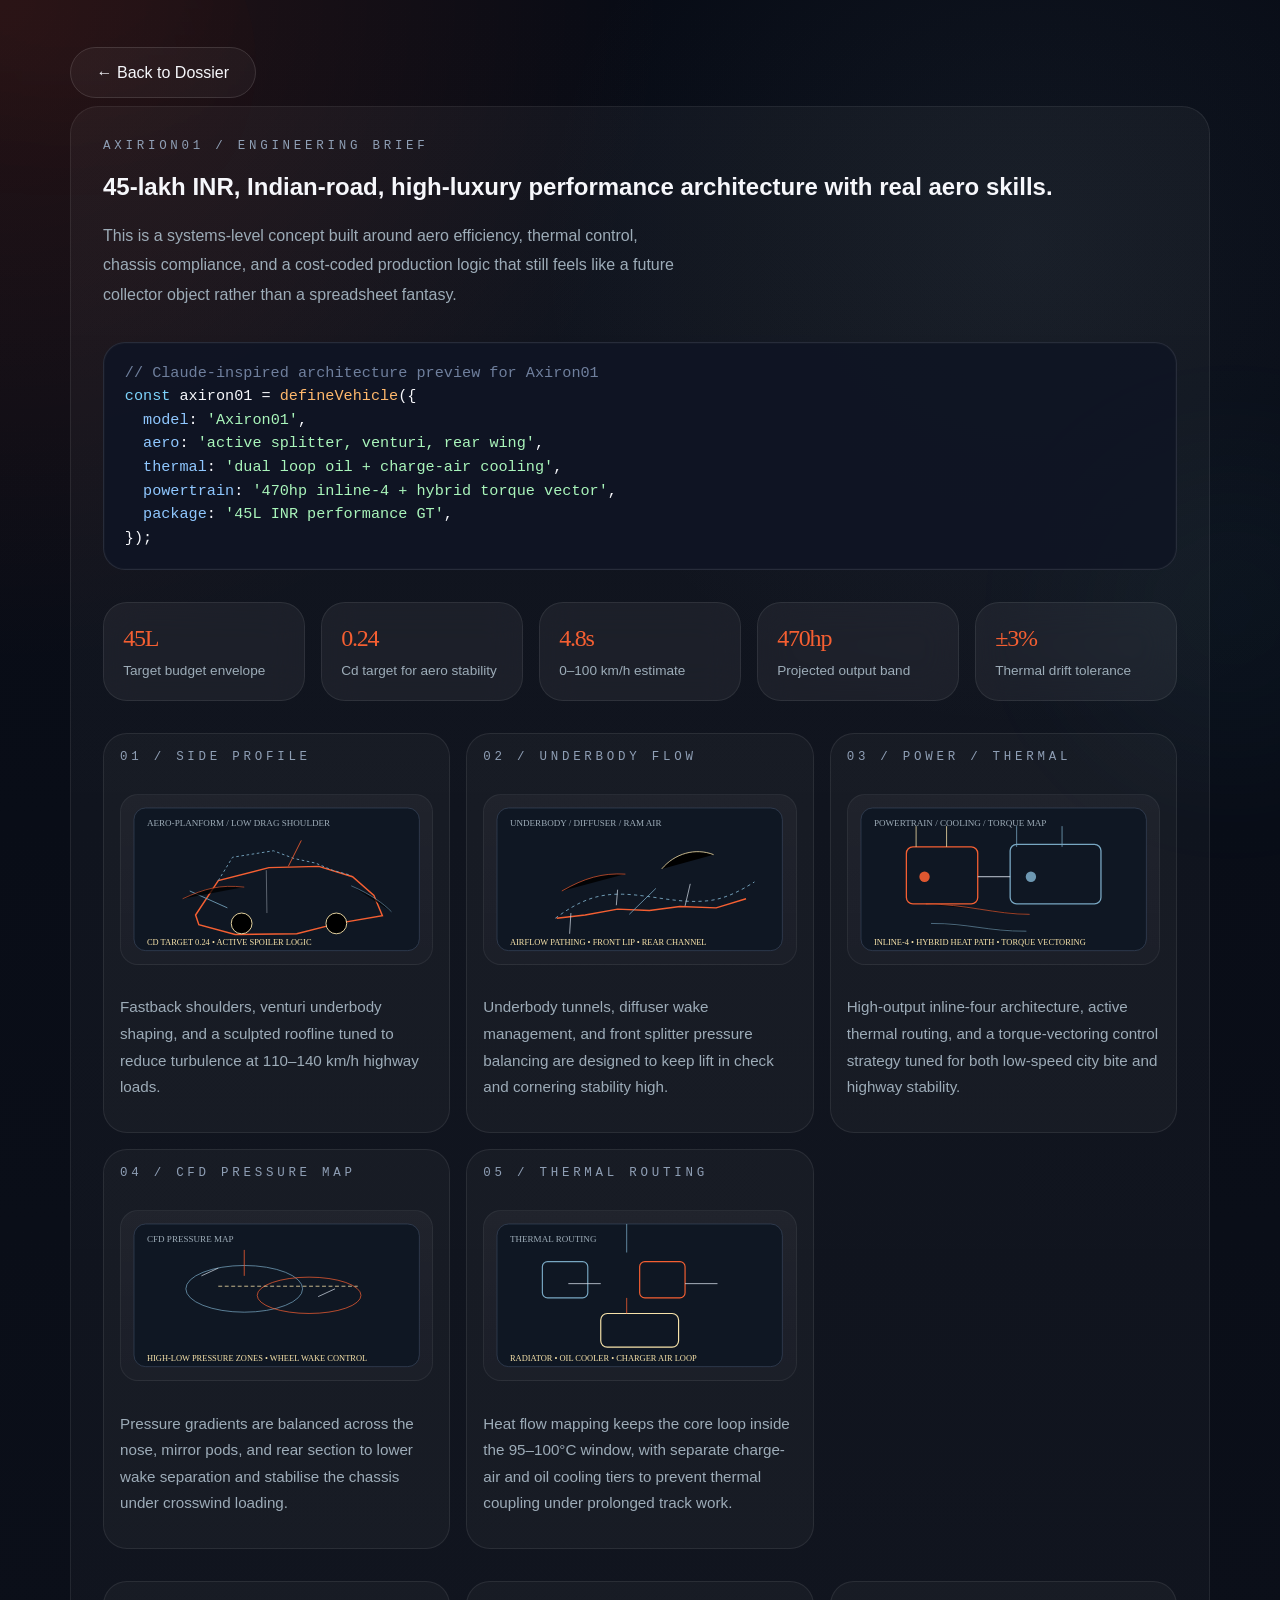
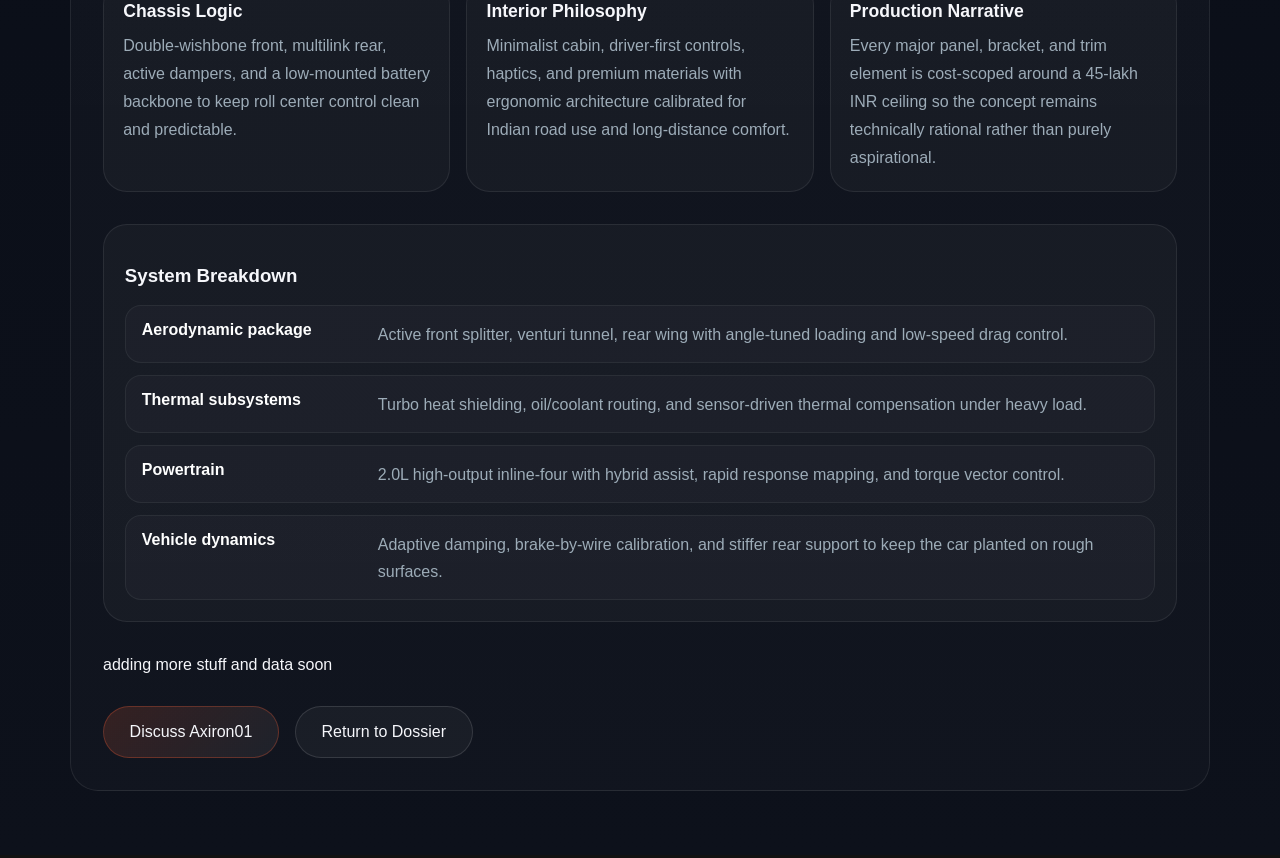
==== axiron01.html @ 8cf6a3f0 "Add files via upload" ====
<!doctype html>
<html lang="en">
<head>
  <meta charset="utf-8" />
  <meta name="viewport" content="width=device-width,initial-scale=1" />
  <title>Axiron01 Prototype</title>
  <link rel="stylesheet" href="style.css">
</head>
<body>
  <main class="page-container">
    <div class="wrap">
      <a href="index.html" class="switch-btn small">← Back to Dossier</a>
      <article class="capability-panel" style="margin-top:1.5rem;">
        <div class="eyebrow">AXIRION01 / ENGINEERING BRIEF</div>
        <h1>45-lakh INR, Indian-road, high-luxury performance architecture with real aero skills.</h1>
        <p class="lede">This is a systems-level concept built around aero efficiency, thermal control, chassis compliance, and a cost-coded production logic that still feels like a future collector object rather than a spreadsheet fantasy.</p>

        <div class="code-block" style="margin-top:2rem;">
          <span class="code-line code-comment">// Claude-inspired architecture preview for Axiron01</span>
          <span class="code-line"><span class="code-keyword">const</span> axiron01 = <span class="code-function">defineVehicle</span>({</span>
          <span class="code-line">  <span class="code-property">model</span>: <span class="code-string">'Axiron01'</span>,</span>
          <span class="code-line">  <span class="code-property">aero</span>: <span class="code-string">'active splitter, venturi, rear wing'</span>,</span>
          <span class="code-line">  <span class="code-property">thermal</span>: <span class="code-string">'dual loop oil + charge-air cooling'</span>,</span>
          <span class="code-line">  <span class="code-property">powertrain</span>: <span class="code-string">'470hp inline-4 + hybrid torque vector'</span>,</span>
          <span class="code-line">  <span class="code-property">package</span>: <span class="code-string">'45L INR performance GT'</span>,</span>
          <span class="code-line">});</span>
        </div>

        <div class="spec-strip" style="margin-top:2rem;">
          <div class="spec-cell">
            <div class="num"><span>45L</span></div>
            <div class="lab">Target budget envelope</div>
          </div>
          <div class="spec-cell">
            <div class="num"><span>0.24</span></div>
            <div class="lab">Cd target for aero stability</div>
          </div>
          <div class="spec-cell">
            <div class="num"><span>4.8s</span></div>
            <div class="lab">0–100 km/h estimate</div>
          </div>
          <div class="spec-cell">
            <div class="num"><span>470hp</span></div>
            <div class="lab">Projected output band</div>
          </div>
          <div class="spec-cell">
            <div class="num"><span>±3%</span></div>
            <div class="lab">Thermal drift tolerance</div>
          </div>
        </div>

        <div class="blueprint-grid" style="margin-top:2rem;">
          <div class="blueprint-card">
            <div class="eyebrow">01 / SIDE PROFILE</div>
            <svg class="blueprint-svg" viewBox="0 0 480 260" aria-label="Axiron01 side profile blueprint">
              <rect x="20" y="20" width="440" height="220" rx="18" fill="#0f1723" stroke="#3b4a61" />
              <path d="M115 185 L150 132 L228 112 L305 110 L357 126 L390 155 L403 186 L334 198 L271 214 L176 215 L120 200 Z" fill="none" stroke="#f55f32" stroke-width="2.2" />
              <path d="M150 132 L172 96 L235 86 L267 98 L300 105 L326 116 L355 124" fill="none" stroke="#78a7c2" stroke-width="1.4" stroke-dasharray="4 4" />
              <path d="M224 116 L225 182" stroke="#d4dce8" stroke-width="1.1" opacity="0.55" />
              <path d="M258 110 L278 70" stroke="#f55f32" stroke-width="1.3" />
              <path d="M164 174 L106 148" stroke="#78a7c2" stroke-width="1.3" />
              <circle cx="186" cy="198" r="16" stroke="#f7e3aa" stroke-width="1.4" />
              <circle cx="332" cy="198" r="16" stroke="#f7e3aa" stroke-width="1.4" />
              <path d="M95 160 C130 144 152 138 190 142" stroke="#f55f32" stroke-width="1.2" opacity="0.75" />
              <path d="M355 140 C387 154 405 168 417 180" stroke="#78a7c2" stroke-width="1.2" opacity="0.7" />
              <text x="40" y="48" font-size="14" fill="#9dacb8" font-family="IBM Plex Mono">AERO-PLANFORM / LOW DRAG SHOULDER</text>
              <text x="40" y="232" font-size="13" fill="#f7e3aa" font-family="IBM Plex Mono">CD TARGET 0.24 • ACTIVE SPOILER LOGIC</text>
            </svg>
            <p>Fastback shoulders, venturi underbody shaping, and a sculpted roofline tuned to reduce turbulence at 110–140 km/h highway loads.</p>
          </div>
          <div class="blueprint-card">
            <div class="eyebrow">02 / UNDERBODY FLOW</div>
            <svg class="blueprint-svg" viewBox="0 0 480 260" aria-label="Axiron01 underbody and airflow blueprint">
              <rect x="20" y="20" width="440" height="220" rx="18" fill="#0f1723" stroke="#3b4a61" />
              <path d="M110 190 C148 162 176 152 214 153 C258 154 300 168 346 163 C372 160 395 148 417 134" fill="none" stroke="#78a7c2" stroke-width="1.4" stroke-dasharray="5 5" />
              <path d="M112 190 L156 185 L206 176 L255 178 L302 172 L358 174 L404 160" fill="none" stroke="#f55f32" stroke-width="2.2" />
              <path d="M134 182 L132 214" stroke="#d4dce8" stroke-width="1.1" />
              <path d="M204 170 L206 146" stroke="#d4dce8" stroke-width="1.1" />
              <path d="M310 171 L318 137" stroke="#d4dce8" stroke-width="1.1" />
              <path d="M274 114 C294 90 326 81 354 92" stroke="#f7e3aa" stroke-width="1.2" />
              <path d="M120 148 C155 128 182 120 218 122" stroke="#f55f32" stroke-width="1.2" opacity="0.85" />
              <path d="M224 184 L265 144" stroke="#78a7c2" stroke-width="1.2" />
              <text x="40" y="48" font-size="14" fill="#9dacb8" font-family="IBM Plex Mono">UNDERBODY / DIFFUSER / RAM AIR</text>
              <text x="40" y="232" font-size="13" fill="#f7e3aa" font-family="IBM Plex Mono">AIRFLOW PATHING • FRONT LIP • REAR CHANNEL</text>
            </svg>
            <p>Underbody tunnels, diffuser wake management, and front splitter pressure balancing are designed to keep lift in check and cornering stability high.</p>
          </div>
          <div class="blueprint-card">
            <div class="eyebrow">03 / POWER / THERMAL</div>
            <svg class="blueprint-svg" viewBox="0 0 480 260" aria-label="Axiron01 powertrain and thermal blueprint">
              <rect x="20" y="20" width="440" height="220" rx="18" fill="#0f1723" stroke="#3b4a61" />
              <rect x="90" y="80" width="110" height="88" rx="10" fill="none" stroke="#f55f32" stroke-width="2" />
              <rect x="250" y="76" width="140" height="92" rx="10" fill="none" stroke="#78a7c2" stroke-width="2" />
              <path d="M200 126 L250 126" stroke="#d4dce8" stroke-width="1.4" />
              <path d="M105 80 L105 48" stroke="#f7e3aa" stroke-width="1.2" />
              <path d="M152 80 L152 48" stroke="#f7e3aa" stroke-width="1.2" />
              <path d="M260 80 L260 48" stroke="#78a7c2" stroke-width="1.2" />
              <path d="M330 80 L330 48" stroke="#78a7c2" stroke-width="1.2" />
              <path d="M120 168 C180 168 228 184 280 184" stroke="#f55f32" stroke-width="1.2" opacity="0.8" />
              <path d="M128 198 C185 198 215 210 275 210" stroke="#78a7c2" stroke-width="1.2" opacity="0.75" />
              <circle cx="118" cy="126" r="8" fill="#f55f32" opacity="0.9" />
              <circle cx="282" cy="126" r="8" fill="#78a7c2" opacity="0.9" />
              <text x="40" y="48" font-size="14" fill="#9dacb8" font-family="IBM Plex Mono">POWERTRAIN / COOLING / TORQUE MAP</text>
              <text x="40" y="232" font-size="13" fill="#f7e3aa" font-family="IBM Plex Mono">INLINE-4 • HYBRID HEAT PATH • TORQUE VECTORING</text>
            </svg>
            <p>High-output inline-four architecture, active thermal routing, and a torque-vectoring control strategy tuned for both low-speed city bite and highway stability.</p>
          </div>
          <div class="blueprint-card">
            <div class="eyebrow">04 / CFD PRESSURE MAP</div>
            <svg class="blueprint-svg" viewBox="0 0 480 260" aria-label="Axiron01 CFD pressure map blueprint">
              <rect x="20" y="20" width="440" height="220" rx="18" fill="#0f1723" stroke="#3b4a61" />
              <ellipse cx="190" cy="120" rx="90" ry="36" fill="none" stroke="#78a7c2" stroke-width="1.4" opacity="0.8" />
              <ellipse cx="290" cy="130" rx="80" ry="28" fill="none" stroke="#f55f32" stroke-width="1.4" opacity="0.8" />
              <path d="M124 100 L150 88" stroke="#d4dce8" stroke-width="1.1" />
              <path d="M304 132 L330 120" stroke="#d4dce8" stroke-width="1.1" />
              <path d="M150 116 L365 116" stroke="#f7e3aa" stroke-width="1.2" stroke-dasharray="6 4" />
              <path d="M190 100 L190 60" stroke="#f55f32" stroke-width="1.2" />
              <text x="40" y="48" font-size="14" fill="#9dacb8" font-family="IBM Plex Mono">CFD PRESSURE MAP</text>
              <text x="40" y="232" font-size="13" fill="#f7e3aa" font-family="IBM Plex Mono">HIGH-LOW PRESSURE ZONES • WHEEL WAKE CONTROL</text>
            </svg>
            <p>Pressure gradients are balanced across the nose, mirror pods, and rear section to lower wake separation and stabilise the chassis under crosswind loading.</p>
          </div>
          <div class="blueprint-card">
            <div class="eyebrow">05 / THERMAL ROUTING</div>
            <svg class="blueprint-svg" viewBox="0 0 480 260" aria-label="Axiron01 thermal routing blueprint">
              <rect x="20" y="20" width="440" height="220" rx="18" fill="#0f1723" stroke="#3b4a61" />
              <rect x="90" y="78" width="70" height="56" rx="8" fill="none" stroke="#78a7c2" stroke-width="1.8" />
              <rect x="240" y="78" width="70" height="56" rx="8" fill="none" stroke="#f55f32" stroke-width="1.8" />
              <rect x="180" y="158" width="120" height="52" rx="10" fill="none" stroke="#f7e3aa" stroke-width="1.8" />
              <path d="M130 112 L180 112" stroke="#d4dce8" stroke-width="1.2" />
              <path d="M310 112 L360 112" stroke="#d4dce8" stroke-width="1.2" />
              <path d="M220 134 L220 158" stroke="#f55f32" stroke-width="1.2" />
              <path d="M220 64 L220 20" stroke="#78a7c2" stroke-width="1.2" />
              <text x="40" y="48" font-size="14" fill="#9dacb8" font-family="IBM Plex Mono">THERMAL ROUTING</text>
              <text x="40" y="232" font-size="13" fill="#f7e3aa" font-family="IBM Plex Mono">RADIATOR • OIL COOLER • CHARGER AIR LOOP</text>
            </svg>
            <p>Heat flow mapping keeps the core loop inside the 95–100°C window, with separate charge-air and oil cooling tiers to prevent thermal coupling under prolonged track work.</p>
          </div>
        </div>

        <div class="metric-grid" style="margin-top:2rem;">
          <div class="metric-card">
            <h3>Chassis Logic</h3>
            <p>Double-wishbone front, multilink rear, active dampers, and a low-mounted battery backbone to keep roll center control clean and predictable.</p>
          </div>
          <div class="metric-card">
            <h3>Interior Philosophy</h3>
            <p>Minimalist cabin, driver-first controls, haptics, and premium materials with ergonomic architecture calibrated for Indian road use and long-distance comfort.</p>
          </div>
          <div class="metric-card">
            <h3>Production Narrative</h3>
            <p>Every major panel, bracket, and trim element is cost-scoped around a 45-lakh INR ceiling so the concept remains technically rational rather than purely aspirational.</p>
          </div>
        </div>

        <div class="sys-wrap" style="margin-top:2rem;">
          <h3>System Breakdown</h3>
          <div class="sys-list">
            <div class="sys-row"><strong>Aerodynamic package</strong><span>Active front splitter, venturi tunnel, rear wing with angle-tuned loading and low-speed drag control.</span></div>
            <div class="sys-row"><strong>Thermal subsystems</strong><span>Turbo heat shielding, oil/coolant routing, and sensor-driven thermal compensation under heavy load.</span></div>
            <div class="sys-row"><strong>Powertrain</strong><span>2.0L high-output inline-four with hybrid assist, rapid response mapping, and torque vector control.</span></div>
            <div class="sys-row"><strong>Vehicle dynamics</strong><span>Adaptive damping, brake-by-wire calibration, and stiffer rear support to keep the car planted on rough surfaces.</span></div>
          </div>
        </div>
    &nbsp;     </p> adding more stuff and data soon</p>

        <div style="margin-top:2rem; display:flex; flex-wrap:wrap; gap:1rem;">
          <a class="switch-btn primary" href="index.html?scrollToContact=1&recipient=kaveeshshadow@gmail.com&prefillType=Automotive%20Craft&prefillMsg=I%20want%20a%20full%20Axiron01%20engineering%20brief%20with%20aerodynamics%2C%20thermal%20strategy%2C%20and%20production%20logic.">Discuss Axiron01</a>
          <a class="switch-btn" href="index.html">Return to Dossier</a>
        </div>
      </article>
    </div>
  </main>
</body>
</html>
---- style.css ----
:root {
  color-scheme: dark;
  --bg: #0d111b;
  --bg2: #121822;
  --panel: rgba(18, 26, 44, 0.78);
  --panel-strong: rgba(19, 30, 52, 0.96);
  --border: rgba(255, 255, 255, 0.08);
  --border-strong: rgba(255, 255, 255, 0.14);
  --text: #f6f7fb;
  --muted: #9dacb8;
  --accent: #f55f32;
  --accent-soft: rgba(245, 95, 50, 0.25);
  --glass: rgba(255,255,255,0.1);
  --shadow: 0 32px 80px rgba(0,0,0,0.35);
  --radius: 28px;
  --transition: 240ms ease;
}

* {
  box-sizing: border-box;
}

html {
  scroll-behavior: smooth;
}

body {
  margin: 0;
  min-height: 100vh;
  font-family: 'Inter', sans-serif;
  background: radial-gradient(circle at top left, rgba(255, 77, 28, 0.12), transparent 24%),
              radial-gradient(circle at 80% 10%, rgba(126, 155, 176, 0.08), transparent 20%),
              linear-gradient(180deg, #070b15 0%, #0d111b 100%);
  color: var(--text);
  position: relative;
  overflow-x: hidden;
}

body::before {
  content: '';
  position: fixed;
  inset: 0;
  pointer-events: none;
  opacity: 0.12;
  background-image:
    linear-gradient(rgba(255,255,255,0.08) 1px, transparent 1px),
    linear-gradient(90deg, rgba(255,255,255,0.08) 1px, transparent 1px);
  background-size: 10px 10px;
  mask-image: linear-gradient(180deg, rgba(0,0,0,0.9), transparent 95%);
  z-index: 0;
}

body > * {
  position: relative;
  z-index: 1;
}

button, input, select, textarea {
  font: inherit;
}

.interactive {
  position: relative;
  overflow: hidden;
  isolation: isolate;
}

.interactive::before {
  content: '';
  position: absolute;
  inset: auto 0 0 0;
  height: 2px;
  border-radius: 999px;
  background: linear-gradient(90deg, rgba(255, 122, 69, 0.95), rgba(110, 231, 255, 0.95));
  transform: scaleX(0.12);
  transform-origin: center;
  transition: transform 0.35s cubic-bezier(.2,.9,.2,1), opacity 0.25s ease;
  opacity: 0.9;
  z-index: 0;
}

.interactive:hover,
.interactive:focus-visible {
  transform: translateY(-2px) scale(1.01);
}

.interactive:hover::before,
.interactive:focus-visible::before {
  transform: scaleX(1);
}

.interactive > * {
  position: relative;
  z-index: 1;
}

a {
  color: inherit;
  text-decoration: none;
}

img {
  max-width: 100%;
  display: block;
}

.wrap {
  width: min(1140px, calc(100% - 3rem));
  margin: 0 auto;
}

header {
  position: sticky;
  top: 0;
  z-index: 30;
  backdrop-filter: blur(20px);
  background: rgba(8, 13, 24, 0.72);
  border-bottom: 1px solid rgba(255,255,255,0.06);
}

.nav-row {
  display: flex;
  align-items: center;
  justify-content: space-between;
  gap: 1rem;
  padding: 1rem 0;
}

.brand {
  display: inline-flex;
  gap: 0.85rem;
  align-items: center;
  font-family: 'IBM Plex Mono', monospace;
  font-size: 0.85rem;
  letter-spacing: 0.15em;
  text-transform: uppercase;
}

.dot {
  width: 0.75rem;
  height: 0.75rem;
  border-radius: 50%;
  background: linear-gradient(135deg, #ff7a45, #ff4d1c);
  box-shadow: 0 0 24px rgba(255, 77, 28, 0.35);
}

.brand-reg {
  display: block;
  color: var(--muted);
  font-size: 0.72rem;
  font-weight: 400;
  letter-spacing: 0.18em;
}

.primary {
  display: flex;
  gap: 1rem;
  flex-wrap: wrap;
  align-items: center;
}

.nav-link {
  position: relative;
  color: var(--muted);
  font-size: 0.9rem;
  font-weight: 500;
  transition: color var(--transition);
}

.nav-link:hover,
.nav-link.active {
  color: var(--text);
}

.nav-link .underline {
  position: absolute;
  left: 0;
  bottom: -0.2rem;
  width: 100%;
  height: 2px;
  background: linear-gradient(90deg, rgba(245,95,50,0.9), rgba(255,255,255,0.25));
  opacity: 0;
  transform: translateY(4px);
  transition: opacity var(--transition), transform var(--transition);
}

.nav-link:hover .underline,
.nav-link.active .underline {
  opacity: 1;
  transform: translateY(0);
}

.burger {
  display: none;
  border: none;
  background: transparent;
  gap: 0.4rem;
  flex-direction: column;
  justify-content: center;
  padding: 0.55rem;
}

.burger span {
  width: 1.7rem;
  height: 2px;
  background: var(--text);
  display: block;
  border-radius: 999px;
}

#mobile-menu {
  position: fixed;
  inset: 0;
  z-index: 50;
  display: none;
  flex-direction: column;
  justify-content: center;
  align-items: center;
  gap: 1.2rem;
  padding: 4rem 1.5rem;
  background: rgba(7, 11, 21, 0.95);
  backdrop-filter: blur(22px);
}

#mobile-menu.open {
  display: flex;
}

#mobile-menu a,
#mmClose {
  color: var(--text);
  font-size: 1.1rem;
  letter-spacing: 0.08em;
}

#mmClose {
  position: absolute;
  top: 1.4rem;
  right: 1.5rem;
  background: transparent;
  border: 1px solid rgba(255,255,255,0.08);
  padding: 0.75rem 1rem;
  border-radius: 999px;
}

.cursor-spark {
  position: fixed;
  left: 0;
  top: 0;
  width: 2.2rem;
  height: 2.2rem;
  pointer-events: none;
  z-index: 95;
  opacity: 0;
  transform: translate(-50%, -50%) scale(0.7);
  transition: opacity 0.2s ease, transform 0.2s ease;
}

.cursor-trail {
  position: fixed;
  left: 0;
  top: 0;
  width: 0.55rem;
  height: 0.55rem;
  border-radius: 50%;
  pointer-events: none;
  z-index: 94;
  background: radial-gradient(circle, rgba(255, 255, 255, 0.95) 0%, rgba(255, 122, 69, 0.75) 40%, rgba(255, 122, 69, 0) 70%);
  filter: blur(0.6px);
  opacity: 0;
  transform: translate(-50%, -50%);
  transition: opacity 0.2s ease;
}

.cursor-trail.show {
  opacity: 1;
}

.cursor-spark.show {
  opacity: 1;
  transform: translate(-50%, -50%) scale(1);
}

.cursor-spark .pixel {
  position: absolute;
  width: 0.24rem;
  height: 0.24rem;
  border-radius: 0.12rem;
  background: linear-gradient(135deg, #ffe1b2, #ff7a45);
  box-shadow: 0 0 0.8rem rgba(255, 122, 69, 0.7);
  transition: transform 0.16s ease-out;
}

.cursor-spark .pixel:nth-child(1) { transform: translate(-0.7rem, -0.7rem); }
.cursor-spark .pixel:nth-child(2) { transform: translate(0.35rem, -0.95rem); }
.cursor-spark .pixel:nth-child(3) { transform: translate(0.95rem, -0.15rem); }
.cursor-spark .pixel:nth-child(4) { transform: translate(0.25rem, 0.9rem); }
.cursor-spark .pixel:nth-child(5) { transform: translate(-0.95rem, 0.2rem); }
.cursor-spark .pixel:nth-child(6) { transform: translate(-0.55rem, 0.95rem); }
.cursor-spark .pixel:nth-child(7) { transform: translate(0.7rem, -0.35rem); }
.cursor-spark .pixel:nth-child(8) { transform: translate(-0.2rem, -0.95rem); }

body::before,
body::after {
  content: '';
  position: fixed;
  inset: auto;
  border-radius: 50%;
  pointer-events: none;
  filter: blur(90px);
  opacity: 0.24;
  animation: drift 12s ease-in-out infinite alternate;
}

body::before {
  width: 24rem;
  height: 24rem;
  top: -8rem;
  left: -8rem;
  background: rgba(255, 95, 50, 0.26);
}

body::after {
  width: 20rem;
  height: 20rem;
  right: -7rem;
  bottom: 8rem;
  background: rgba(110, 231, 255, 0.16);
  animation-duration: 16s;
}

.loading-screen {
  position: fixed;
  inset: 0;
  z-index: 90;
  display: grid;
  place-items: center;
  padding: 2rem;
  background: radial-gradient(circle at top left, rgba(255, 95, 50, 0.2), transparent 35%),
              linear-gradient(135deg, #05070d 0%, #0b1020 45%, #06070e 100%);
  transition: opacity 0.7s ease, visibility 0.7s ease;
}

.loading-screen.done {
  opacity: 0;
  visibility: hidden;
  pointer-events: none;
}

.movie-frame {
  width: min(92vw, 42rem);
  padding: 1rem;
  border-radius: 2rem;
  border: 1px solid rgba(255,255,255,0.1);
  background: rgba(8, 12, 21, 0.7);
  backdrop-filter: blur(24px);
  box-shadow: inset 0 1px 0 rgba(255,255,255,0.06), 0 40px 110px rgba(0,0,0,0.45);
  position: relative;
  overflow: hidden;
}

.movie-frame::before {
  content: '';
  position: absolute;
  inset: -30%;
  background: conic-gradient(from 0deg, rgba(255, 95, 50, 0.22), rgba(255,255,255,0.04), rgba(110,231,255,0.2), rgba(255,95,50,0.22));
  animation: spin 10s linear infinite;
  filter: blur(45px);
  opacity: 0.7;
}

.movie-screen {
  position: relative;
  min-height: 19rem;
  border-radius: 1.4rem;
  padding: 2rem;
  display: flex;
  flex-direction: column;
  justify-content: flex-end;
  overflow: hidden;
  background: linear-gradient(120deg, rgba(255,255,255,0.06), rgba(255,255,255,0.015));
  border: 1px solid rgba(255,255,255,0.08);
}

.movie-screen::before {
  content: '';
  position: absolute;
  inset: 0;
  background: linear-gradient(110deg, transparent 10%, rgba(255,255,255,0.12) 48%, transparent 90%);
  transform: translateX(-120%);
  animation: sweep 2.2s linear infinite;
}

.movie-ambient {
  position: absolute;
  inset: -10%;
  background: radial-gradient(circle at 20% 20%, rgba(255, 95, 50, 0.25), transparent 24%),
              radial-gradient(circle at 80% 20%, rgba(110, 231, 255, 0.2), transparent 22%),
              radial-gradient(circle at 50% 80%, rgba(255, 255, 255, 0.12), transparent 24%);
  animation: floatY 5.6s ease-in-out infinite alternate;
}

.movie-glow {
  position: absolute;
  inset: auto 0 0 50%;
  width: 18rem;
  height: 18rem;
  transform: translateX(-50%);
  border-radius: 50%;
  background: rgba(255, 255, 255, 0.08);
  filter: blur(30px);
  animation: pulse 3.5s ease-in-out infinite;
}

.movie-text {
  position: relative;
  z-index: 1;
  max-width: 28rem;
}

.tiny-label {
  font-family: 'IBM Plex Mono', monospace;
  text-transform: uppercase;
  letter-spacing: 0.35em;
  color: #aebdca;
  font-size: 0.74rem;
  margin-bottom: 0.7rem;
}

.movie-text h2 {
  margin: 0;
  font-family: 'Big Shoulders Display', cursive;
  font-size: clamp(2rem, 4vw, 2.8rem);
  letter-spacing: -0.04em;
  line-height: 0.95;
}

.movie-text p {
  margin: 0.75rem 0 0;
  color: var(--muted);
  line-height: 1.75;
  max-width: 26rem;
}

.film-strip {
  position: relative;
  z-index: 1;
  display: flex;
  gap: 0.45rem;
  margin-top: 1.2rem;
}

.film-strip span {
  flex: 1;
  height: 0.42rem;
  border-radius: 999px;
  background: rgba(255,255,255,0.18);
  animation: framePulse 1.1s ease-in-out infinite;
}

.film-strip span:nth-child(2) { animation-delay: 0.2s; }
.film-strip span:nth-child(3) { animation-delay: 0.4s; }
.film-strip span:nth-child(4) { animation-delay: 0.6s; }

.loader-progress {
  position: relative;
  z-index: 1;
  margin-top: 1rem;
  display: flex;
  align-items: center;
  gap: 1rem;
}

.meter {
  flex: 1;
  height: 0.7rem;
  border-radius: 999px;
  overflow: hidden;
  background: rgba(255,255,255,0.08);
  border: 1px solid rgba(255,255,255,0.06);
}

.meter-fill {
  width: 0;
  height: 100%;
  border-radius: inherit;
  background: linear-gradient(90deg, #ff7a45 0%, #ffca74 52%, #6ee7ff 100%);
  box-shadow: 0 0 24px rgba(255, 122, 69, 0.28);
  transition: width 0.25s ease;
}

.meter-value {
  min-width: 3rem;
  text-align: right;
  font-family: 'IBM Plex Mono', monospace;
  color: #dce6ef;
  font-size: 0.95rem;
}

main {
  padding-top: 4.5rem;
}

.hero {
  position: relative;
  overflow: hidden;
  padding: 6rem 0 3rem;
}

.hero-grid-art {
  position: absolute;
  inset: auto 0 0 -4rem;
  width: 48rem;
  opacity: 0.16;
  pointer-events: none;
  transform: translateX(10%);
}

.eyebrow {
  font-family: 'IBM Plex Mono', monospace;
  text-transform: uppercase;
  letter-spacing: 0.3em;
  color: #8f9fb5;
  font-size: 0.78rem;
  margin-bottom: 1rem;
}

.hero1 {
  margin: 0;
  font-family: 'Big Shoulders Display', cursive;
  font-size: clamp(3.4rem, 6vw, 7rem);
  line-height: 0.9;
  letter-spacing: -0.05em;
}

.hero1 .line {
  display: block;
}

.hero1 .accent {
  display: inline-block;
  position: relative;
  background: linear-gradient(120deg, rgba(255,255,255,0.1), rgba(245,95,50,0.2));
  color: #fff;
}

.rotator {
  display: inline-flex;
  align-items: center;
  gap: 0.75rem;
  margin: 1.7rem 0 2rem;
  color: var(--muted);
  font-size: 0.95rem;
  letter-spacing: 0.12em;
}

.rotator span {
  text-transform: uppercase;
}

.rotator b {
  color: #fff;
  font-weight: 700;
}

.hero-ctas {
  display: flex;
  flex-wrap: wrap;
  gap: 1rem;
}

.switch-btn {
  position: relative;
  border: 1px solid rgba(255,255,255,0.12);
  background: rgba(255,255,255,0.04);
  color: var(--text);
  padding: 1rem 1.6rem;
  border-radius: 999px;
  overflow: hidden;
  cursor: pointer;
  transition: transform var(--transition), border-color var(--transition), background var(--transition);
}

.switch-btn:hover {
  transform: translateY(-1px);
  border-color: rgba(255,255,255,0.18);
  background: rgba(255,255,255,0.08);
}

.switch-btn.primary {
  background: linear-gradient(135deg, rgba(245,95,50,0.16), rgba(255,255,255,0.06));
  border-color: rgba(255,95,50,0.28);
}

.switch-btn .sweep {
  position: absolute;
  inset: 0;
  background: linear-gradient(120deg, transparent 0%, rgba(255,255,255,0.18) 50%, transparent 100%);
  opacity: 0;
  transition: opacity 0.35s ease;
}

.switch-btn:hover .sweep {
  opacity: 1;
}

.spec-strip {
  display: grid;
  grid-template-columns: repeat(5, minmax(0, 1fr));
  gap: 1rem;
  margin-top: 3rem;
}

.spec-cell {
  padding: 1.35rem 1.2rem;
  border-radius: 24px;
  background: rgba(255,255,255,0.05);
  border: 1px solid rgba(255,255,255,0.08);
  backdrop-filter: blur(18px);
}

.spec-cell .num {
  font-family: 'Big Shoulders Display', cursive;
  font-size: 1.5rem;
  letter-spacing: -0.05em;
}

.spec-cell .num span {
  color: var(--accent);
}

.spec-cell .lab {
  margin-top: 0.7rem;
  color: var(--muted);
  font-size: 0.85rem;
}

section {
  padding: 5rem 0;
}

section .wrap {
  position: relative;
}

.sec-head {
  display: grid;
  gap: 1.4rem;
  max-width: 36rem;
}

.sec-head h2 {
  margin: 0;
  font-size: clamp(2.2rem, 4vw, 3rem);
  line-height: 1.02;
}

.lede {
  color: var(--muted);
  max-width: 36rem;
  font-size: 1rem;
  line-height: 1.85;
}

.id-grid {
  margin-top: 2.5rem;
  display: grid;
  grid-template-columns: repeat(2, minmax(0, 1fr));
  gap: 1.5rem;
}

.id-card {
  padding: 2rem;
  background: var(--panel);
  border: 1px solid var(--border);
  border-radius: var(--radius);
  position: relative;
  overflow: hidden;
}

.id-card::before {
  content: '';
  position: absolute;
  inset: 0;
  background: linear-gradient(135deg, rgba(255,255,255,0.04), transparent 45%);
  pointer-events: none;
}

.id-card .tag {
  display: inline-flex;
  align-items: center;
  gap: 0.5rem;
  color: #a3c0db;
  font-size: 0.78rem;
  text-transform: uppercase;
  letter-spacing: 0.28em;
}

.id-card h3 {
  margin: 1rem 0 0.8rem;
  font-size: 1.45rem;
}

.id-card p {
  color: var(--muted);
  line-height: 1.8;
}

.capability-panel {
  margin-top: 2.5rem;
  padding: 2rem;
  border-radius: var(--radius);
  background: linear-gradient(180deg, rgba(255,255,255,0.04), rgba(255,255,255,0.02));
  border: 1px solid rgba(255,255,255,0.08);
}

.skill-list {
  display: grid;
  gap: 1rem;
}

.skill-row {
  display: grid;
  grid-template-columns: 1fr 10rem auto;
  gap: 1rem;
  align-items: center;
}

.track {
  height: 0.65rem;
  border-radius: 999px;
  background: rgba(255,255,255,0.08);
  overflow: hidden;
}

.fill {
  height: 100%;
  border-radius: inherit;
  background: linear-gradient(90deg, rgba(255,126,45,0.95), rgba(255,255,255,0.14));
}

#garage {
  position: relative;
}

.filters {
  display: flex;
  flex-wrap: wrap;
  gap: 0.8rem;
  margin-top: 2rem;
}

.chip {
  border: 1px solid rgba(255,255,255,0.08);
  background: rgba(255,255,255,0.03);
  color: var(--muted);
  padding: 0.95rem 1.2rem;
  border-radius: 999px;
  cursor: pointer;
  transition: all var(--transition);
}

.chip.active,
.chip:hover {
  color: #fff;
  border-color: rgba(245,95,50,0.42);
  background: rgba(255,77,28,0.13);
}

.garage-grid {
  margin-top: 2rem;
  display: grid;
  grid-template-columns: repeat(3, minmax(0, 1fr));
  gap: 1.3rem;
}

.project-card,
.github-card {
  display: grid;
  gap: 1.05rem;
  padding: 1.7rem;
  border-radius: 28px;
  background: rgba(11, 18, 32, 0.88);
  border: 1px solid rgba(255,255,255,0.06);
  box-shadow: inset 0 0 0 1px rgba(255,255,255,0.02), var(--shadow);
}

.project-image {
  min-height: 9.5rem;
  border-radius: 24px;
  background: linear-gradient(135deg, rgba(255,255,255,0.05), rgba(255,255,255,0.02));
  display: grid;
  place-items: center;
  color: #cbd8e8;
  letter-spacing: 0.22em;
  text-transform: uppercase;
  font-size: 0.95rem;
  border: 1px solid rgba(255,255,255,0.06);
}

.project-copy h3,
.github-copy h3 {
  margin: 0;
  font-size: 1.35rem;
}

.project-copy p,
.github-copy p {
  margin: 0;
  color: var(--muted);
  line-height: 1.8;
}

.tag-list {
  display: flex;
  flex-wrap: wrap;
  gap: 0.55rem;
}

.tag {
  display: inline-flex;
  padding: 0.45rem 0.75rem;
  border-radius: 999px;
  font-size: 0.77rem;
  color: #b3c4d2;
  background: rgba(255,255,255,0.04);
  border: 1px solid rgba(255,255,255,0.05);
}

.github-card {
  display: grid;
  gap: 1rem;
}

.repo-meta {
  color: var(--muted);
  font-size: 0.92rem;
  letter-spacing: 0.05em;
}

.github-action,
.project-card a {
  display: inline-flex;
  align-items: center;
  gap: 0.5rem;
  color: #fff;
  font-weight: 600;
}

.switch-btn .glass-sheen {
  position: absolute;
  inset: 0;
  pointer-events: none;
  background: radial-gradient(circle at top left, rgba(255,255,255,0.18), transparent 45%);
  opacity: 0;
  transition: opacity 0.3s ease;
}

.switch-btn:hover .glass-sheen {
  opacity: 1;
}

.garage-card h3 {
  margin: 0;
  font-size: 1.4rem;
}

.garage-card .tags {
  display: flex;
  flex-wrap: wrap;
  gap: 0.45rem;
}

.garage-card .tag-pill {
  display: inline-flex;
  padding: 0.45rem 0.75rem;
  border-radius: 999px;
  font-size: 0.78rem;
  text-transform: uppercase;
  letter-spacing: 0.18em;
  background: rgba(255,255,255,0.03);
  color: #9bb3c4;
}

.garage-card p {
  color: var(--muted);
  line-height: 1.8;
}

.garage-card a {
  display: inline-flex;
  align-items: center;
  gap: 0.5rem;
  color: #fff;
  font-weight: 600;
}

.github-grid {
  margin-top: 2.5rem;
  display: grid;
  grid-template-columns: repeat(2, minmax(0, 1fr));
  gap: 1.25rem;
}

.repo-overlay {
  position: absolute;
  inset: 0;
  z-index: 10;
  display: grid;
  place-items: center;
  border-radius: var(--radius);
  background: rgba(6, 9, 18, 0.94);
  color: #ffffff;
  text-align: center;
  padding: 2rem;
  pointer-events: none;
}

.repo-overlay-copy h3 {
  margin: 0;
  font-size: clamp(1.9rem, 3vw, 2.6rem);
  letter-spacing: -0.03em;
}

.repo-overlay-copy p {
  margin: 1rem auto 0;
  max-width: 34rem;
  color: var(--muted);
  line-height: 1.8;
}

.topic-grid {
  display: grid;
  grid-template-columns: repeat(2, minmax(0, 1fr));
  gap: 1.25rem;
  margin-top: 1.8rem;
}

.topic-section {
  display: grid;
  gap: 1.2rem;
}

.topic-card {
  display: grid;
  gap: 1rem;
  padding: 1.5rem;
  border-radius: 28px;
  background: rgba(16, 24, 42, 0.94);
  border: 1px solid rgba(255,255,255,0.08);
  transition: transform var(--transition), border-color var(--transition), background var(--transition);
}

.topic-card:hover {
  transform: translateY(-3px);
  border-color: rgba(245,95,50,0.32);
  background: rgba(20, 30, 48, 0.96);
}

.topic-card h3 {
  margin: 0;
  font-size: 1.25rem;
}

.topic-card p {
  margin: 0;
  color: var(--muted);
  line-height: 1.75;
}

.topic-footer {
  display: grid;
  gap: 1rem;
  grid-template-columns: repeat(2, minmax(0, 1fr));
}

.topic-panel {
  display: grid;
  gap: 0.8rem;
  padding: 1.4rem;
  border-radius: 24px;
  background: rgba(255,255,255,0.04);
  border: 1px solid rgba(255,255,255,0.08);
}

.topic-panel h3 {
  margin: 0;
  font-size: 1.1rem;
}

.topic-panel p {
  margin: 0;
  color: var(--muted);
  line-height: 1.8;
}

.project-image img,
.chart-image {
  width: 100%;
  height: 100%;
  object-fit: cover;
  border-radius: 24px;
}

.chart-image {
  min-height: 18rem;
}

.chart-placeholder {
  width: 100%;
  min-height: 18rem;
  display: grid;
  place-items: center;
  border-radius: 24px;
  background: rgba(255,255,255,0.05);
  border: 1px solid rgba(255,255,255,0.08);
  color: var(--text);
  font-size: 1.1rem;
  letter-spacing: 0.12em;
  text-transform: uppercase;
}

.contact-link-row {
  display: flex;
  gap: 0.5rem;
  flex-wrap: wrap;
  align-items: center;
  line-height: 1.6;
}

.contact-link-row a,
.social-row a {
  display: inline-flex;
  align-items: center;
  justify-content: center;
  width: min(100%, 100%);
  padding: 1rem 1.1rem;
}

@media (max-width: 1024px) {
  .topic-grid,
  .topic-footer {
    grid-template-columns: 1fr;
  }
}
  background: var(--panel);
  border: 1px solid var(--border);
  border-radius: var(--radius);
  padding: 1.8rem;
}

.github-card h3,
.desk-panel h3 {
  margin: 0 0 0.75rem;
  font-size: 1.35rem;
}

.github-card p {
  color: var(--muted);
  line-height: 1.85;
}

.github-card .metrics {
  margin-top: 1.3rem;
  display: grid;
  grid-template-columns: repeat(2, minmax(0, 1fr));
  gap: 0.85rem;
}

.github-card .metric {
  background: rgba(255,255,255,0.04);
  border-radius: 18px;
  padding: 0.95rem 1rem;
}

.github-card .metric span {
  display: block;
  color: var(--muted);
  font-size: 0.79rem;
}

.github-card .metric strong {
  display: block;
  margin-top: 0.4rem;
  font-size: 1.1rem;
}

.desk-grid {
  margin-top: 2rem;
  display: grid;
  grid-template-columns: 1.55fr 1fr;
  gap: 1.4rem;
}

.desk-panel {
  display: grid;
  gap: 1rem;
}

.desk-sub {
  color: var(--muted);
  font-size: 0.9rem;
}

.chart-wrap {
  min-height: 18rem;
  border-radius: 24px;
  overflow: hidden;
  background: linear-gradient(180deg, rgba(255,255,255,0.04), rgba(255,255,255,0.02));
  border: 1px solid rgba(255,255,255,0.05);
}

.ticker-readout {
  display: inline-flex;
  align-items: center;
  gap: 0.8rem;
  color: #f2f5ff;
  font-weight: 700;
}

.ticker-readout span {
  color: #66d3f0;
}

.console {
  background: rgba(0,0,0,0.14);
  border: 1px solid rgba(255,255,255,0.06);
  border-radius: 20px;
  padding: 1.35rem;
  font-family: 'IBM Plex Mono', monospace;
  line-height: 1.8;
  color: #dfe7f5;
}

.console .line {
  position: relative;
}

.cursor {
  display: inline-block;
  width: 0.6rem;
  height: 1rem;
  background: #66d3f0;
  animation: blink 1.3s infinite step-end;
}

@keyframes blink {
  0%, 50% { opacity: 1; }
  50.01%, 100% { opacity: 0; }
}

.dispatch {
  padding: 4rem 0 1rem;
}

.marquee-outer {
  overflow: hidden;
  border-radius: 26px;
  margin: 1.5rem 0 0;
  border: 1px solid rgba(255,255,255,0.06);
}

.marquee-track {
  display: flex;
  gap: 3rem;
  padding: 1rem 0;
  animation: marquee 28s linear infinite;
}

.marquee-item {
  color: #a4b4c1;
  text-transform: uppercase;
  letter-spacing: 0.18em;
  font-size: 0.85rem;
}

@keyframes marquee {
  from { transform: translateX(0); }
  to { transform: translateX(-50%); }
}

.contact-grid {
  margin-top: 2.5rem;
  display: grid;
  grid-template-columns: 1.5fr 1fr;
  gap: 1.5rem;
}

form {
  display: grid;
  gap: 1.1rem;
}

.field {
  display: grid;
  gap: 0.55rem;
}

.field label {
  font-size: 0.9rem;
  color: var(--muted);
  text-transform: uppercase;
  letter-spacing: 0.18em;
}

input, select, textarea {
  width: 100%;
  background: rgba(255,255,255,0.06);
  border: 1px solid rgba(255,255,255,0.08);
  border-radius: 18px;
  color: var(--text);
  padding: 1rem 1.1rem;
  outline: none;
}

textarea {
  min-height: 11rem;
  resize: vertical;
}

input:focus, select:focus, textarea:focus {
  border-color: rgba(245,95,50,0.6);
  box-shadow: 0 0 0 4px rgba(245,95,50,0.08);
}

.contact-side {
  display: grid;
  gap: 1rem;
}

.reg-card {
  display: grid;
  gap: 1rem;
  line-height: 1.8;
}

.reg-card div {
  font-size: 0.92rem;
  color: var(--muted);
}

.reg-card b {
  color: #fff;
  font-weight: 700;
}

.social-row {
  display: grid;
  gap: 0.9rem;
}

.switch-btn.small {
  width: 100%;
  justify-content: center;
}

footer {
  padding: 2rem 0 3rem;
}

.footer-row {
  display: flex;
  justify-content: space-between;
  align-items: center;
  gap: 1rem;
}

.footer-rule {
  flex: 1;
  height: 1px;
  background: rgba(255,255,255,0.06);
}

.foot-text {
  color: var(--muted);
  font-size: 0.9rem;
  white-space: nowrap;
}

.reveal {
  opacity: 0;
  transform: translateY(24px);
  transition: opacity 0.8s ease, transform 0.8s ease;
}

.reveal.visible {
  opacity: 1;
  transform: translateY(0);
}

/* Larger call-to-action used for project/skill entry */
.btn-large {
  padding: 1rem 1.6rem;
  font-size: 1rem;
  border-radius: 14px;
  display: inline-flex;
  align-items: center;
  gap: 0.6rem;
}

/* Page entry animation for new pages (project / skill) */
.page-container {
  min-height: 100vh;
  display: grid;
  place-items: center;
  padding: 4rem 1.5rem;
  animation: pageEnter 560ms cubic-bezier(.2,.8,.2,1);
}

@keyframes pageEnter {
  from { opacity: 0; transform: translateY(12px) scale(0.996); }
  to { opacity: 1; transform: translateY(0) scale(1); }
}

@media (max-width: 1024px) {
  .garage-grid,
  .github-grid,
  .desk-grid,
  .contact-grid,
  .id-grid {
    grid-template-columns: 1fr;
  }

  .spec-strip {
    grid-template-columns: repeat(2, minmax(0, 1fr));
  }
}

@media (max-width: 760px) {
  .wrap {
    width: min(100%, calc(100% - 2rem));
  }

  .nav-row {
    align-items: flex-start;
  }

  .primary {
    display: none;
  }

  .burger {
    display: inline-flex;
  }

  section {
    padding: 3.5rem 0;
  }

  .hero {
    padding-top: 5rem;
  }

  .hero-grid-art {
    width: 32rem;
    inset: auto 0 0 -2rem;
  }

  .spec-strip {
    grid-template-columns: 1fr;
  }

  .switch-btn,
  .switch-btn.primary {
    width: 100%;
  }

  .footer-row {
    flex-direction: column;
    align-items: start;
  }
}

/* Marquee between garage and process */
.mq-outer{overflow:hidden;border-top:1px solid var(--hair);border-bottom:1px solid var(--hair);padding:24px 0;position:relative;}
.mq-outer::before,.mq-outer::after{content:"";position:absolute;top:0;bottom:0;width:120px;pointer-events:none;z-index:2;}
.mq-outer::before{left:0;background:linear-gradient(90deg,var(--bg),transparent);}
.mq-outer::after{right:0;background:linear-gradient(270deg,var(--bg),transparent);}
.mq-track{display:flex;gap:44px;width:max-content;white-space:nowrap;will-change:transform;animation:mq 20s linear infinite;}
.mq-outer:hover .mq-track{animation-play-state:paused;}
.mq-item{font-family:var(--M);font-size:12px;letter-spacing:.18em;text-transform:uppercase;color:var(--ink-dim);white-space:nowrap;display:flex;align-items:center;gap:10px;flex-shrink:0;}
.mq-item::after{content:"·";color:var(--red);} 
@keyframes mq{from{transform:translateX(0);}to{transform:translateX(-33.333%);}}
/* Axiron01 blueprint section */
.blueprint-grid {
  display: grid;
  grid-template-columns: repeat(3, minmax(0, 1fr));
  gap: 1rem;
}

.blueprint-card {
  display: grid;
  gap: 0.9rem;
  padding: 1rem;
  border-radius: 24px;
  background: rgba(255,255,255,0.03);
  border: 1px solid rgba(255,255,255,0.08);
}

.blueprint-card p {
  color: var(--muted);
  line-height: 1.75;
  font-size: 0.95rem;
}

.code-block {
  font-family: 'IBM Plex Mono', monospace;
  font-size: 0.95rem;
  line-height: 1.55;
  color: var(--text);
  background: rgba(16, 22, 36, 0.95);
  border: 1px solid rgba(255,255,255,0.1);
  border-radius: 22px;
  padding: 1.2rem 1.3rem;
  overflow-x: auto;
  box-shadow: inset 0 0 0 1px rgba(255,255,255,0.02);
}

.code-line {
  display: block;
  white-space: pre;
}

.code-comment { color: #6f7f9d; }
.code-keyword { color: #7dd3fc; }
.code-function { color: #ffb86c; }
.code-string { color: #a9f5bb; }
.code-property { color: #8fc7ff; }
.code-number { color: #fda31f; }

.blueprint-svg {
  width: 100%;
  height: auto;
  border-radius: 18px;
  border: 1px solid rgba(255,255,255,0.06);
  background: linear-gradient(180deg, rgba(255,255,255,0.04), rgba(255,255,255,0.02));
}

.metric-grid {
  display: grid;
  grid-template-columns: repeat(3, minmax(0, 1fr));
  gap: 1rem;
}

.metric-card {
  padding: 1.2rem;
  border-radius: 24px;
  background: rgba(255,255,255,0.03);
  border: 1px solid rgba(255,255,255,0.08);
}

.metric-card h3 {
  margin: 0 0 0.6rem;
  font-size: 1.1rem;
}

.metric-card p {
  margin: 0;
  color: var(--muted);
  line-height: 1.75;
}

.sys-wrap {
  padding: 1.3rem;
  border-radius: 24px;
  background: rgba(255,255,255,0.03);
  border: 1px solid rgba(255,255,255,0.08);
}

.sys-list {
  display: grid;
  gap: 0.75rem;
  margin-top: 1rem;
}

.sys-row {
  display: grid;
  grid-template-columns: minmax(170px, 220px) 1fr;
  gap: 1rem;
  padding: 0.9rem 1rem;
  border-radius: 16px;
  background: rgba(255,255,255,0.024);
  border: 1px solid rgba(255,255,255,0.06);
}

.sys-row strong {
  color: #ffffff;
}

.sys-row span {
  color: var(--muted);
  line-height: 1.7;
}

@media (max-width: 1024px) {
  .blueprint-grid,
  .metric-grid {
    grid-template-columns: 1fr;
  }

  .sys-row {
    grid-template-columns: 1fr;
  }
}

.trade-log {
  display: grid;
  gap: 0.9rem;
  margin-top: 1rem;
}

.trade-step {
  padding: 1rem 1.1rem;
  border-radius: 18px;
  background: rgba(255,255,255,0.03);
  border: 1px solid rgba(255,255,255,0.06);
}

.trade-step strong {
  display: block;
  margin-bottom: 0.45rem;
  color: #ffffff;
}

.trade-step p {
  margin: 0;
  color: var(--muted);
  line-height: 1.75;
}

.coming-soon {
  margin: 1.5rem auto 0;
  text-align: center;
  font-style: italic;
  color: var(--muted);
  max-width: 680px;
  line-height: 1.7;
}
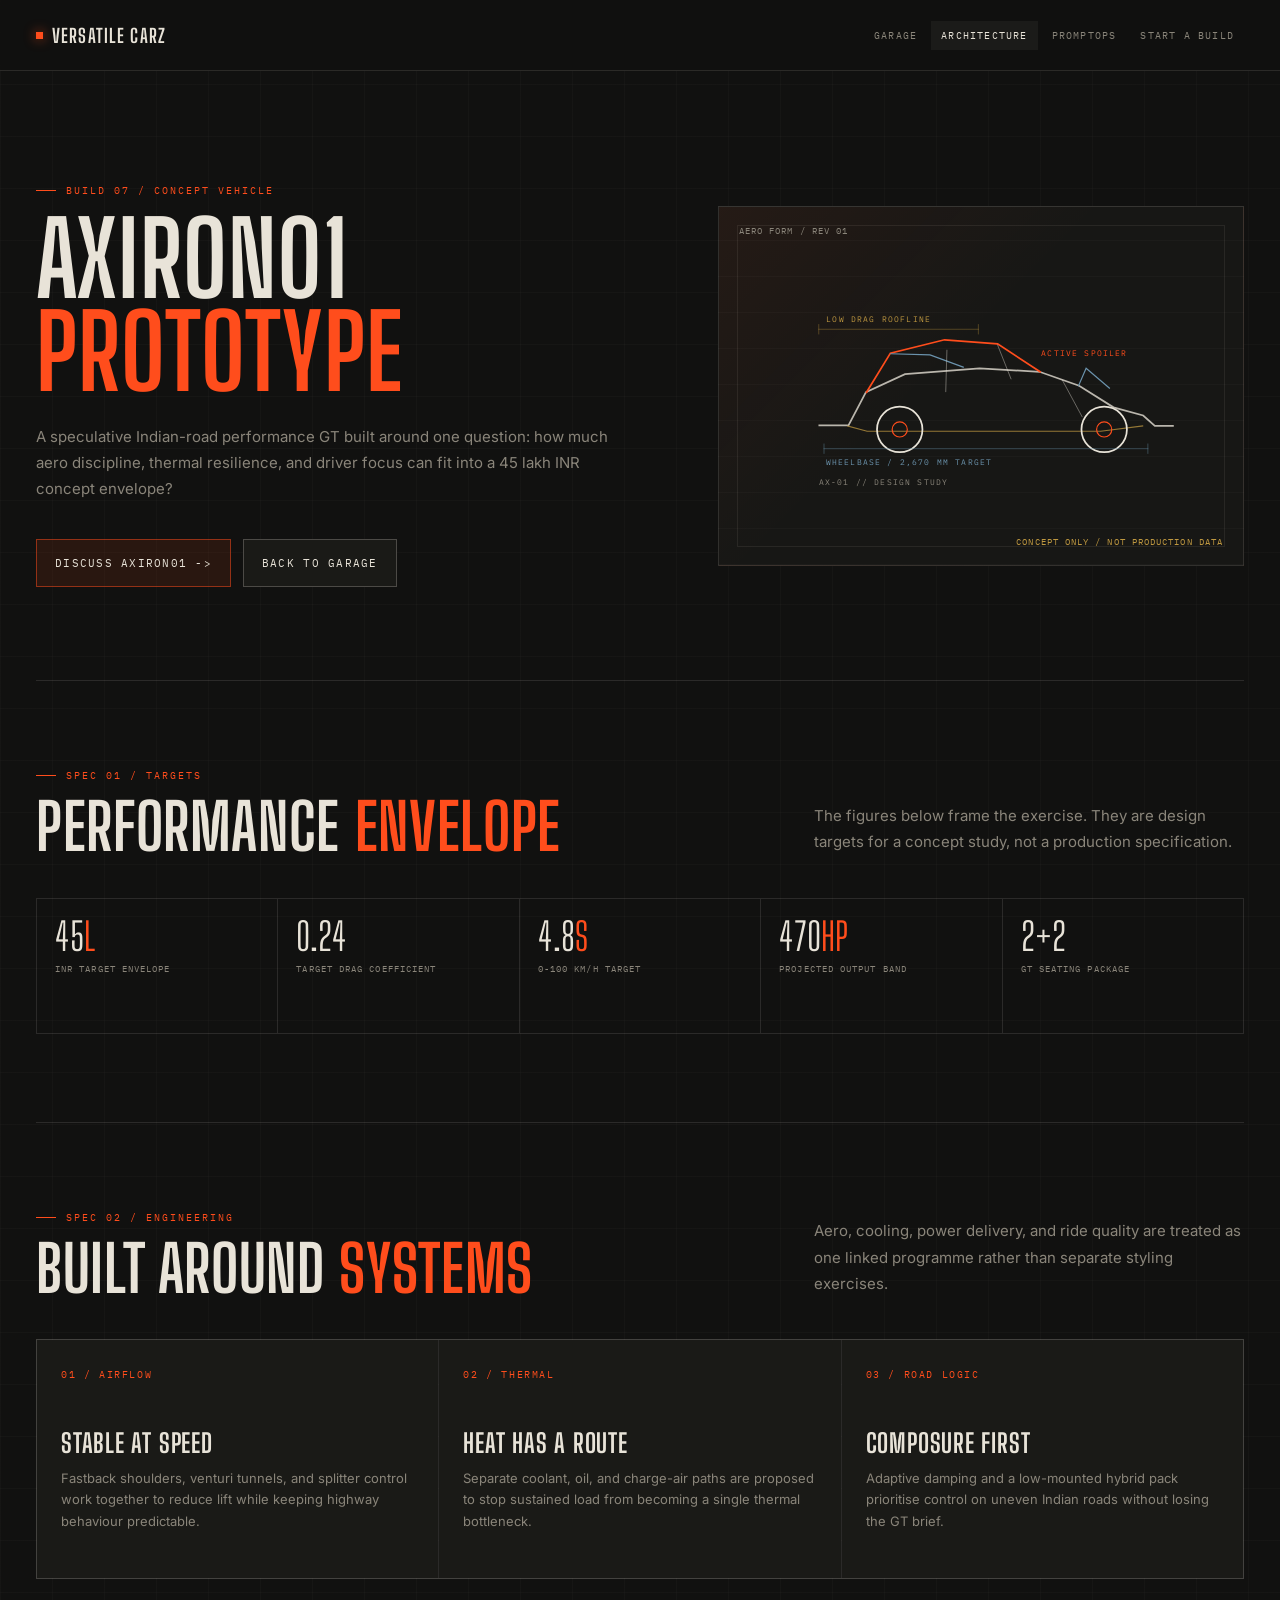
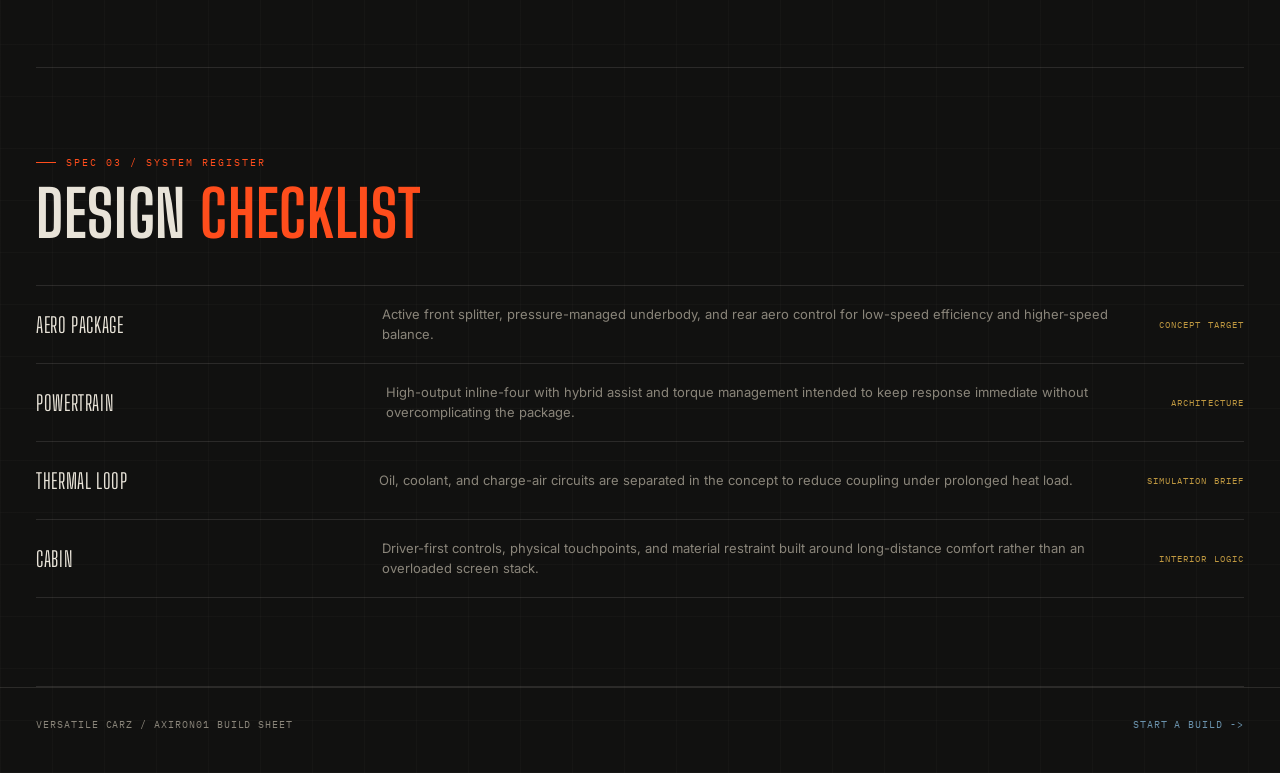
==== commit 473b3ee7: "Redesign PromptOps and Axiron pages" ====
--- a/axiron01.html
+++ b/axiron01.html
@@ -1,175 +1,118 @@
-<!doctype html>
-<html lang="en">
-<head>
-  <meta charset="utf-8" />
-  <meta name="viewport" content="width=device-width,initial-scale=1" />
-  <title>Axiron01 Prototype</title>
-  <link rel="stylesheet" href="style.css">
-</head>
-<body>
-  <main class="page-container">
-    <div class="wrap">
-      <a href="index.html" class="switch-btn small">← Back to Dossier</a>
-      <article class="capability-panel" style="margin-top:1.5rem;">
-        <div class="eyebrow">AXIRION01 / ENGINEERING BRIEF</div>
-        <h1>45-lakh INR, Indian-road, high-luxury performance architecture with real aero skills.</h1>
-        <p class="lede">This is a systems-level concept built around aero efficiency, thermal control, chassis compliance, and a cost-coded production logic that still feels like a future collector object rather than a spreadsheet fantasy.</p>
-
-        <div class="code-block" style="margin-top:2rem;">
-          <span class="code-line code-comment">// Claude-inspired architecture preview for Axiron01</span>
-          <span class="code-line"><span class="code-keyword">const</span> axiron01 = <span class="code-function">defineVehicle</span>({</span>
-          <span class="code-line">  <span class="code-property">model</span>: <span class="code-string">'Axiron01'</span>,</span>
-          <span class="code-line">  <span class="code-property">aero</span>: <span class="code-string">'active splitter, venturi, rear wing'</span>,</span>
-          <span class="code-line">  <span class="code-property">thermal</span>: <span class="code-string">'dual loop oil + charge-air cooling'</span>,</span>
-          <span class="code-line">  <span class="code-property">powertrain</span>: <span class="code-string">'470hp inline-4 + hybrid torque vector'</span>,</span>
-          <span class="code-line">  <span class="code-property">package</span>: <span class="code-string">'45L INR performance GT'</span>,</span>
-          <span class="code-line">});</span>
-        </div>
-
-        <div class="spec-strip" style="margin-top:2rem;">
-          <div class="spec-cell">
-            <div class="num"><span>45L</span></div>
-            <div class="lab">Target budget envelope</div>
-          </div>
-          <div class="spec-cell">
-            <div class="num"><span>0.24</span></div>
-            <div class="lab">Cd target for aero stability</div>
-          </div>
-          <div class="spec-cell">
-            <div class="num"><span>4.8s</span></div>
-            <div class="lab">0–100 km/h estimate</div>
-          </div>
-          <div class="spec-cell">
-            <div class="num"><span>470hp</span></div>
-            <div class="lab">Projected output band</div>
-          </div>
-          <div class="spec-cell">
-            <div class="num"><span>±3%</span></div>
-            <div class="lab">Thermal drift tolerance</div>
-          </div>
-        </div>
-
-        <div class="blueprint-grid" style="margin-top:2rem;">
-          <div class="blueprint-card">
-            <div class="eyebrow">01 / SIDE PROFILE</div>
-            <svg class="blueprint-svg" viewBox="0 0 480 260" aria-label="Axiron01 side profile blueprint">
-              <rect x="20" y="20" width="440" height="220" rx="18" fill="#0f1723" stroke="#3b4a61" />
-              <path d="M115 185 L150 132 L228 112 L305 110 L357 126 L390 155 L403 186 L334 198 L271 214 L176 215 L120 200 Z" fill="none" stroke="#f55f32" stroke-width="2.2" />
-              <path d="M150 132 L172 96 L235 86 L267 98 L300 105 L326 116 L355 124" fill="none" stroke="#78a7c2" stroke-width="1.4" stroke-dasharray="4 4" />
-              <path d="M224 116 L225 182" stroke="#d4dce8" stroke-width="1.1" opacity="0.55" />
-              <path d="M258 110 L278 70" stroke="#f55f32" stroke-width="1.3" />
-              <path d="M164 174 L106 148" stroke="#78a7c2" stroke-width="1.3" />
-              <circle cx="186" cy="198" r="16" stroke="#f7e3aa" stroke-width="1.4" />
-              <circle cx="332" cy="198" r="16" stroke="#f7e3aa" stroke-width="1.4" />
-              <path d="M95 160 C130 144 152 138 190 142" stroke="#f55f32" stroke-width="1.2" opacity="0.75" />
-              <path d="M355 140 C387 154 405 168 417 180" stroke="#78a7c2" stroke-width="1.2" opacity="0.7" />
-              <text x="40" y="48" font-size="14" fill="#9dacb8" font-family="IBM Plex Mono">AERO-PLANFORM / LOW DRAG SHOULDER</text>
-              <text x="40" y="232" font-size="13" fill="#f7e3aa" font-family="IBM Plex Mono">CD TARGET 0.24 • ACTIVE SPOILER LOGIC</text>
-            </svg>
-            <p>Fastback shoulders, venturi underbody shaping, and a sculpted roofline tuned to reduce turbulence at 110–140 km/h highway loads.</p>
-          </div>
-          <div class="blueprint-card">
-            <div class="eyebrow">02 / UNDERBODY FLOW</div>
-            <svg class="blueprint-svg" viewBox="0 0 480 260" aria-label="Axiron01 underbody and airflow blueprint">
-              <rect x="20" y="20" width="440" height="220" rx="18" fill="#0f1723" stroke="#3b4a61" />
-              <path d="M110 190 C148 162 176 152 214 153 C258 154 300 168 346 163 C372 160 395 148 417 134" fill="none" stroke="#78a7c2" stroke-width="1.4" stroke-dasharray="5 5" />
-              <path d="M112 190 L156 185 L206 176 L255 178 L302 172 L358 174 L404 160" fill="none" stroke="#f55f32" stroke-width="2.2" />
-              <path d="M134 182 L132 214" stroke="#d4dce8" stroke-width="1.1" />
-              <path d="M204 170 L206 146" stroke="#d4dce8" stroke-width="1.1" />
-              <path d="M310 171 L318 137" stroke="#d4dce8" stroke-width="1.1" />
-              <path d="M274 114 C294 90 326 81 354 92" stroke="#f7e3aa" stroke-width="1.2" />
-              <path d="M120 148 C155 128 182 120 218 122" stroke="#f55f32" stroke-width="1.2" opacity="0.85" />
-              <path d="M224 184 L265 144" stroke="#78a7c2" stroke-width="1.2" />
-              <text x="40" y="48" font-size="14" fill="#9dacb8" font-family="IBM Plex Mono">UNDERBODY / DIFFUSER / RAM AIR</text>
-              <text x="40" y="232" font-size="13" fill="#f7e3aa" font-family="IBM Plex Mono">AIRFLOW PATHING • FRONT LIP • REAR CHANNEL</text>
-            </svg>
-            <p>Underbody tunnels, diffuser wake management, and front splitter pressure balancing are designed to keep lift in check and cornering stability high.</p>
-          </div>
-          <div class="blueprint-card">
-            <div class="eyebrow">03 / POWER / THERMAL</div>
-            <svg class="blueprint-svg" viewBox="0 0 480 260" aria-label="Axiron01 powertrain and thermal blueprint">
-              <rect x="20" y="20" width="440" height="220" rx="18" fill="#0f1723" stroke="#3b4a61" />
-              <rect x="90" y="80" width="110" height="88" rx="10" fill="none" stroke="#f55f32" stroke-width="2" />
-              <rect x="250" y="76" width="140" height="92" rx="10" fill="none" stroke="#78a7c2" stroke-width="2" />
-              <path d="M200 126 L250 126" stroke="#d4dce8" stroke-width="1.4" />
-              <path d="M105 80 L105 48" stroke="#f7e3aa" stroke-width="1.2" />
-              <path d="M152 80 L152 48" stroke="#f7e3aa" stroke-width="1.2" />
-              <path d="M260 80 L260 48" stroke="#78a7c2" stroke-width="1.2" />
-              <path d="M330 80 L330 48" stroke="#78a7c2" stroke-width="1.2" />
-              <path d="M120 168 C180 168 228 184 280 184" stroke="#f55f32" stroke-width="1.2" opacity="0.8" />
-              <path d="M128 198 C185 198 215 210 275 210" stroke="#78a7c2" stroke-width="1.2" opacity="0.75" />
-              <circle cx="118" cy="126" r="8" fill="#f55f32" opacity="0.9" />
-              <circle cx="282" cy="126" r="8" fill="#78a7c2" opacity="0.9" />
-              <text x="40" y="48" font-size="14" fill="#9dacb8" font-family="IBM Plex Mono">POWERTRAIN / COOLING / TORQUE MAP</text>
-              <text x="40" y="232" font-size="13" fill="#f7e3aa" font-family="IBM Plex Mono">INLINE-4 • HYBRID HEAT PATH • TORQUE VECTORING</text>
-            </svg>
-            <p>High-output inline-four architecture, active thermal routing, and a torque-vectoring control strategy tuned for both low-speed city bite and highway stability.</p>
-          </div>
-          <div class="blueprint-card">
-            <div class="eyebrow">04 / CFD PRESSURE MAP</div>
-            <svg class="blueprint-svg" viewBox="0 0 480 260" aria-label="Axiron01 CFD pressure map blueprint">
-              <rect x="20" y="20" width="440" height="220" rx="18" fill="#0f1723" stroke="#3b4a61" />
-              <ellipse cx="190" cy="120" rx="90" ry="36" fill="none" stroke="#78a7c2" stroke-width="1.4" opacity="0.8" />
-              <ellipse cx="290" cy="130" rx="80" ry="28" fill="none" stroke="#f55f32" stroke-width="1.4" opacity="0.8" />
-              <path d="M124 100 L150 88" stroke="#d4dce8" stroke-width="1.1" />
-              <path d="M304 132 L330 120" stroke="#d4dce8" stroke-width="1.1" />
-              <path d="M150 116 L365 116" stroke="#f7e3aa" stroke-width="1.2" stroke-dasharray="6 4" />
-              <path d="M190 100 L190 60" stroke="#f55f32" stroke-width="1.2" />
-              <text x="40" y="48" font-size="14" fill="#9dacb8" font-family="IBM Plex Mono">CFD PRESSURE MAP</text>
-              <text x="40" y="232" font-size="13" fill="#f7e3aa" font-family="IBM Plex Mono">HIGH-LOW PRESSURE ZONES • WHEEL WAKE CONTROL</text>
-            </svg>
-            <p>Pressure gradients are balanced across the nose, mirror pods, and rear section to lower wake separation and stabilise the chassis under crosswind loading.</p>
-          </div>
-          <div class="blueprint-card">
-            <div class="eyebrow">05 / THERMAL ROUTING</div>
-            <svg class="blueprint-svg" viewBox="0 0 480 260" aria-label="Axiron01 thermal routing blueprint">
-              <rect x="20" y="20" width="440" height="220" rx="18" fill="#0f1723" stroke="#3b4a61" />
-              <rect x="90" y="78" width="70" height="56" rx="8" fill="none" stroke="#78a7c2" stroke-width="1.8" />
-              <rect x="240" y="78" width="70" height="56" rx="8" fill="none" stroke="#f55f32" stroke-width="1.8" />
-              <rect x="180" y="158" width="120" height="52" rx="10" fill="none" stroke="#f7e3aa" stroke-width="1.8" />
-              <path d="M130 112 L180 112" stroke="#d4dce8" stroke-width="1.2" />
-              <path d="M310 112 L360 112" stroke="#d4dce8" stroke-width="1.2" />
-              <path d="M220 134 L220 158" stroke="#f55f32" stroke-width="1.2" />
-              <path d="M220 64 L220 20" stroke="#78a7c2" stroke-width="1.2" />
-              <text x="40" y="48" font-size="14" fill="#9dacb8" font-family="IBM Plex Mono">THERMAL ROUTING</text>
-              <text x="40" y="232" font-size="13" fill="#f7e3aa" font-family="IBM Plex Mono">RADIATOR • OIL COOLER • CHARGER AIR LOOP</text>
-            </svg>
-            <p>Heat flow mapping keeps the core loop inside the 95–100°C window, with separate charge-air and oil cooling tiers to prevent thermal coupling under prolonged track work.</p>
-          </div>
-        </div>
-
-        <div class="metric-grid" style="margin-top:2rem;">
-          <div class="metric-card">
-            <h3>Chassis Logic</h3>
-            <p>Double-wishbone front, multilink rear, active dampers, and a low-mounted battery backbone to keep roll center control clean and predictable.</p>
-          </div>
-          <div class="metric-card">
-            <h3>Interior Philosophy</h3>
-            <p>Minimalist cabin, driver-first controls, haptics, and premium materials with ergonomic architecture calibrated for Indian road use and long-distance comfort.</p>
-          </div>
-          <div class="metric-card">
-            <h3>Production Narrative</h3>
-            <p>Every major panel, bracket, and trim element is cost-scoped around a 45-lakh INR ceiling so the concept remains technically rational rather than purely aspirational.</p>
-          </div>
-        </div>
-
-        <div class="sys-wrap" style="margin-top:2rem;">
-          <h3>System Breakdown</h3>
-          <div class="sys-list">
-            <div class="sys-row"><strong>Aerodynamic package</strong><span>Active front splitter, venturi tunnel, rear wing with angle-tuned loading and low-speed drag control.</span></div>
-            <div class="sys-row"><strong>Thermal subsystems</strong><span>Turbo heat shielding, oil/coolant routing, and sensor-driven thermal compensation under heavy load.</span></div>
-            <div class="sys-row"><strong>Powertrain</strong><span>2.0L high-output inline-four with hybrid assist, rapid response mapping, and torque vector control.</span></div>
-            <div class="sys-row"><strong>Vehicle dynamics</strong><span>Adaptive damping, brake-by-wire calibration, and stiffer rear support to keep the car planted on rough surfaces.</span></div>
-          </div>
-        </div>
-    &nbsp;     </p> adding more stuff and data soon</p>
-
-        <div style="margin-top:2rem; display:flex; flex-wrap:wrap; gap:1rem;">
-          <a class="switch-btn primary" href="index.html?scrollToContact=1&recipient=kaveeshshadow@gmail.com&prefillType=Automotive%20Craft&prefillMsg=I%20want%20a%20full%20Axiron01%20engineering%20brief%20with%20aerodynamics%2C%20thermal%20strategy%2C%20and%20production%20logic.">Discuss Axiron01</a>
-          <a class="switch-btn" href="index.html">Return to Dossier</a>
-        </div>
-      </article>
-    </div>
-  </main>
-</body>
-</html>+<!doctype html>
+<html lang="en">
+<head>
+  <meta charset="utf-8">
+  <meta name="viewport" content="width=device-width, initial-scale=1">
+  <meta name="description" content="Axiron01 concept vehicle build sheet by Versatile Carz.">
+  <title>Axiron01 Prototype | Versatile Carz</title>
+  <link rel="preconnect" href="https://fonts.googleapis.com">
+  <link rel="preconnect" href="https://fonts.gstatic.com" crossorigin>
+  <link href="https://fonts.googleapis.com/css2?family=Big+Shoulders+Display:wght@500;700;900&family=IBM+Plex+Mono:wght@400;500;600&family=Inter:wght@400;500&display=swap" rel="stylesheet">
+  <link rel="stylesheet" href="dossier-pages.css">
+</head>
+<body class="dossier-page">
+  <header class="dossier-header">
+    <div class="page-wrap">
+      <a class="dossier-brand" href="index.html">Versatile Carz</a>
+      <nav class="dossier-nav" aria-label="Project navigation">
+        <a href="index.html#garage">Garage</a>
+        <a href="#architecture" aria-current="page">Architecture</a>
+        <a href="promptops.html">PromptOps</a>
+        <a href="promptops-intake.html">Start a Build</a>
+      </nav>
+    </div>
+  </header>
+
+  <main class="page-main">
+    <div class="page-wrap">
+      <section class="project-hero" id="top">
+        <div>
+          <div class="eyebrow">Build 07 / Concept Vehicle</div>
+          <h1>Axiron01<br><em>Prototype</em></h1>
+          <p class="lede">A speculative Indian-road performance GT built around one question: how much aero discipline, thermal resilience, and driver focus can fit into a 45 lakh INR concept envelope?</p>
+          <div class="action-row">
+            <a class="tech-btn primary" href="promptops-intake.html?prefillType=Automotive%20Craft&amp;prefillMsg=I%20want%20a%20full%20Axiron01%20engineering%20brief%20with%20aerodynamics%2C%20thermal%20strategy%2C%20and%20production%20logic.">Discuss Axiron01 -&gt;</a>
+            <a class="tech-btn" href="index.html#garage">Back to Garage</a>
+          </div>
+        </div>
+        <aside class="vehicle-stage" aria-label="Axiron01 concept vehicle side-profile diagram">
+          <span class="stage-corner top">AERO FORM / REV 01</span>
+          <svg viewBox="0 0 720 420" role="img" aria-label="Line drawing of the Axiron01 concept vehicle">
+            <g fill="none" stroke-linecap="square">
+              <path d="M83 279H133L163 222L230 191L358 181L461 187L529 211L588 248L639 262L659 280H690" stroke="#e8e3d8" stroke-width="3" opacity=".78"/>
+              <path d="M164 222L205 155L298 132L389 139L462 187" stroke="#ff4d1c" stroke-width="3"/>
+              <path d="M206 156L273 158L330 179M528 211L541 181L581 215" stroke="#6b93ad" stroke-width="2"/>
+              <path d="M132 280L165 289L566 289L638 280" stroke="#bf9840" stroke-width="2" opacity=".75"/>
+              <path d="M302 150L300 221M389 141L412 199M500 201L534 264" stroke="#e8e3d8" stroke-width="1.5" opacity=".46"/>
+              <circle cx="221" cy="286" r="39" stroke="#e8e3d8" stroke-width="3"/>
+              <circle cx="572" cy="286" r="39" stroke="#e8e3d8" stroke-width="3"/>
+              <circle cx="221" cy="286" r="13" stroke="#ff4d1c" stroke-width="2"/>
+              <circle cx="572" cy="286" r="13" stroke="#ff4d1c" stroke-width="2"/>
+              <path d="M91 319H647M91 311V327M647 311V327" stroke="#6b93ad" stroke-width="1" opacity=".7"/>
+              <path d="M82 114H356M82 106V122M356 106V122" stroke="#bf9840" stroke-width="1" opacity=".6"/>
+            </g>
+            <g font-family="IBM Plex Mono, monospace" font-size="13" letter-spacing="2">
+              <text x="95" y="101" fill="#bf9840">LOW DRAG ROOFLINE</text>
+              <text x="94" y="347" fill="#6b93ad">WHEELBASE / 2,670 MM TARGET</text>
+              <text x="464" y="160" fill="#ff4d1c">ACTIVE SPOILER</text>
+              <text x="82" y="381" fill="#8a857a">AX-01 // DESIGN STUDY</text>
+            </g>
+          </svg>
+          <span class="stage-corner bottom">Concept only / Not production data</span>
+        </aside>
+      </section>
+
+      <section class="section-block" id="architecture">
+        <div class="section-heading">
+          <div>
+            <div class="eyebrow">Spec 01 / Targets</div>
+            <h2>Performance <em>Envelope</em></h2>
+          </div>
+          <p class="lede">The figures below frame the exercise. They are design targets for a concept study, not a production specification.</p>
+        </div>
+        <div class="spec-grid">
+          <div class="spec-item"><div class="spec-value">45<em>L</em></div><div class="spec-label">INR target envelope</div></div>
+          <div class="spec-item"><div class="spec-value">0.24</div><div class="spec-label">Target drag coefficient</div></div>
+          <div class="spec-item"><div class="spec-value">4.8<em>S</em></div><div class="spec-label">0-100 km/h target</div></div>
+          <div class="spec-item"><div class="spec-value">470<em>HP</em></div><div class="spec-label">Projected output band</div></div>
+          <div class="spec-item"><div class="spec-value">2+2</div><div class="spec-label">GT seating package</div></div>
+        </div>
+      </section>
+
+      <section class="section-block">
+        <div class="section-heading">
+          <div>
+            <div class="eyebrow">Spec 02 / Engineering</div>
+            <h2>Built Around <em>Systems</em></h2>
+          </div>
+          <p class="lede">Aero, cooling, power delivery, and ride quality are treated as one linked programme rather than separate styling exercises.</p>
+        </div>
+        <div class="engineering-grid">
+          <article class="engineering-item"><div class="engineering-index">01 / AIRFLOW</div><h3>Stable at speed</h3><p>Fastback shoulders, venturi tunnels, and splitter control work together to reduce lift while keeping highway behaviour predictable.</p></article>
+          <article class="engineering-item"><div class="engineering-index">02 / THERMAL</div><h3>Heat has a route</h3><p>Separate coolant, oil, and charge-air paths are proposed to stop sustained load from becoming a single thermal bottleneck.</p></article>
+          <article class="engineering-item"><div class="engineering-index">03 / ROAD LOGIC</div><h3>Composure first</h3><p>Adaptive damping and a low-mounted hybrid pack prioritise control on uneven Indian roads without losing the GT brief.</p></article>
+        </div>
+      </section>
+
+      <section class="section-block">
+        <div class="section-heading">
+          <div>
+            <div class="eyebrow">Spec 03 / System Register</div>
+            <h2>Design <em>Checklist</em></h2>
+          </div>
+        </div>
+        <div class="system-table">
+          <div class="system-row"><div class="system-name">Aero Package</div><div class="system-detail">Active front splitter, pressure-managed underbody, and rear aero control for low-speed efficiency and higher-speed balance.</div><div class="system-status">Concept target</div></div>
+          <div class="system-row"><div class="system-name">Powertrain</div><div class="system-detail">High-output inline-four with hybrid assist and torque management intended to keep response immediate without overcomplicating the package.</div><div class="system-status">Architecture</div></div>
+          <div class="system-row"><div class="system-name">Thermal Loop</div><div class="system-detail">Oil, coolant, and charge-air circuits are separated in the concept to reduce coupling under prolonged heat load.</div><div class="system-status">Simulation brief</div></div>
+          <div class="system-row"><div class="system-name">Cabin</div><div class="system-detail">Driver-first controls, physical touchpoints, and material restraint built around long-distance comfort rather than an overloaded screen stack.</div><div class="system-status">Interior logic</div></div>
+        </div>
+      </section>
+    </div>
+  </main>
+
+  <footer class="dossier-footer">
+    <div class="page-wrap"><p>Versatile Carz / Axiron01 build sheet</p><p><a href="promptops-intake.html">Start a build -&gt;</a></p></div>
+  </footer>
+</body>
+</html>
--- a/dossier-pages.css
+++ b/dossier-pages.css
@@ -0,0 +1,316 @@
+:root {
+  --d-bg: #111110;
+  --d-bg-raised: #171715;
+  --d-panel: #1a1a17;
+  --d-ink: #e8e3d8;
+  --d-muted: #8a857a;
+  --d-hair: rgba(232, 227, 216, 0.12);
+  --d-hair-strong: rgba(232, 227, 216, 0.24);
+  --d-red: #ff4d1c;
+  --d-steel: #6b93ad;
+  --d-gold: #bf9840;
+  --d-display: 'Big Shoulders Display', sans-serif;
+  --d-mono: 'IBM Plex Mono', monospace;
+  --d-body: 'Inter', sans-serif;
+}
+
+* { box-sizing: border-box; }
+
+html { scroll-behavior: smooth; }
+
+body.dossier-page {
+  margin: 0;
+  min-width: 320px;
+  overflow-x: hidden;
+  background: var(--d-bg);
+  color: var(--d-ink);
+  font-family: var(--d-body);
+  background-image:
+    repeating-linear-gradient(0deg, rgba(232, 227, 216, 0.022) 0 1px, transparent 1px 52px),
+    repeating-linear-gradient(90deg, rgba(232, 227, 216, 0.022) 0 1px, transparent 1px 52px);
+}
+
+.dossier-page *, .dossier-page *::before, .dossier-page *::after { box-sizing: border-box; }
+.dossier-page a { color: inherit; text-decoration: none; }
+.dossier-page button, .dossier-page input, .dossier-page select, .dossier-page textarea { font: inherit; }
+.dossier-page ::selection { background: var(--d-red); color: #111110; }
+.dossier-page :focus-visible { outline: 2px solid var(--d-red); outline-offset: 4px; }
+
+.page-wrap { width: min(1320px, calc(100% - 72px)); margin: 0 auto; }
+
+.dossier-header {
+  position: sticky;
+  top: 0;
+  z-index: 10;
+  border-bottom: 1px solid var(--d-hair);
+  background: rgba(17, 17, 16, 0.86);
+  backdrop-filter: blur(18px) saturate(120%);
+}
+
+.dossier-header .page-wrap {
+  min-height: 70px;
+  display: flex;
+  justify-content: space-between;
+  align-items: center;
+  gap: 24px;
+}
+
+.dossier-brand {
+  display: inline-flex;
+  align-items: center;
+  gap: 9px;
+  color: var(--d-ink);
+  font-family: var(--d-display);
+  font-size: 19px;
+  font-weight: 700;
+  letter-spacing: 0.06em;
+  text-transform: uppercase;
+  white-space: nowrap;
+}
+
+.dossier-brand::before {
+  width: 7px;
+  height: 7px;
+  background: var(--d-red);
+  box-shadow: 0 0 12px rgba(255, 77, 28, 0.7);
+  content: '';
+}
+
+.dossier-nav { display: flex; align-items: center; gap: 4px; }
+
+.dossier-nav a {
+  padding: 8px 10px;
+  color: var(--d-muted);
+  font-family: var(--d-mono);
+  font-size: 10px;
+  letter-spacing: 0.12em;
+  text-transform: uppercase;
+  transition: color 180ms ease, background 180ms ease;
+}
+
+.dossier-nav a:hover, .dossier-nav a[aria-current='page'] {
+  color: var(--d-ink);
+  background: rgba(232, 227, 216, 0.05);
+}
+
+.page-main { animation: dossier-page-enter 620ms cubic-bezier(.16, 1, .3, 1) both; }
+
+@keyframes dossier-page-enter {
+  from { opacity: 0; transform: translateY(18px); }
+  to { opacity: 1; transform: translateY(0); }
+}
+
+.project-hero {
+  display: grid;
+  grid-template-columns: minmax(0, 1.08fr) minmax(340px, 0.92fr);
+  gap: 64px;
+  align-items: center;
+  min-height: 610px;
+  padding: 96px 0 76px;
+  border-bottom: 1px solid var(--d-hair);
+}
+
+.intake-hero {
+  display: grid;
+  grid-template-columns: minmax(0, 1.08fr) minmax(280px, 0.92fr);
+  gap: 64px;
+  align-items: end;
+  padding: 92px 0 56px;
+  border-bottom: 1px solid var(--d-hair);
+}
+
+.eyebrow {
+  display: flex;
+  align-items: center;
+  gap: 10px;
+  color: var(--d-red);
+  font-family: var(--d-mono);
+  font-size: 10px;
+  letter-spacing: 0.2em;
+  text-transform: uppercase;
+}
+
+.eyebrow::before { width: 20px; height: 1px; background: var(--d-red); content: ''; }
+
+.project-hero h1, .intake-hero h1, .section-heading h2 {
+  margin: 16px 0 0;
+  color: var(--d-ink);
+  font-family: var(--d-display);
+  font-weight: 700;
+  letter-spacing: 0.01em;
+  line-height: 0.9;
+  text-transform: uppercase;
+}
+
+.project-hero h1, .intake-hero h1 { max-width: 800px; font-size: clamp(58px, 8vw, 122px); }
+.section-heading h2 { font-size: clamp(38px, 5vw, 66px); }
+.project-hero h1 em, .intake-hero h1 em, .section-heading h2 em { color: var(--d-red); font-style: normal; }
+
+.lede {
+  max-width: 590px;
+  margin: 26px 0 0;
+  color: var(--d-muted);
+  font-size: 15px;
+  line-height: 1.75;
+}
+
+.action-row { display: flex; flex-wrap: wrap; gap: 12px; margin-top: 36px; }
+
+.tech-btn {
+  display: inline-flex;
+  min-height: 48px;
+  align-items: center;
+  justify-content: center;
+  gap: 10px;
+  border: 1px solid var(--d-hair-strong);
+  background: var(--d-panel);
+  color: var(--d-ink);
+  padding: 13px 18px;
+  font-family: var(--d-mono);
+  font-size: 10.5px;
+  letter-spacing: 0.12em;
+  text-transform: uppercase;
+  transition: transform 200ms cubic-bezier(.2, .8, .2, 1), border-color 200ms ease, background 200ms ease, color 200ms ease;
+}
+
+.tech-btn:hover { transform: translateY(-2px); border-color: var(--d-red); background: #20201d; }
+.tech-btn.primary { border-color: rgba(255, 77, 28, 0.5); background: rgba(255, 77, 28, 0.1); }
+.tech-btn.primary:hover { background: var(--d-red); color: #111110; }
+
+.vehicle-stage, .console-stage, .intake-aside {
+  position: relative;
+  overflow: hidden;
+  min-height: 360px;
+  border: 1px solid var(--d-hair);
+  background:
+    linear-gradient(135deg, rgba(255, 77, 28, 0.06), transparent 44%),
+    repeating-linear-gradient(0deg, rgba(232, 227, 216, 0.028) 0 1px, transparent 1px 36px),
+    var(--d-bg-raised);
+}
+
+.vehicle-stage::before, .console-stage::before, .intake-aside::before {
+  position: absolute;
+  inset: 18px;
+  border: 1px solid rgba(232, 227, 216, 0.08);
+  content: '';
+  pointer-events: none;
+}
+
+.vehicle-stage svg { position: absolute; inset: 10%; width: 80%; height: 80%; }
+.stage-corner { position: absolute; color: var(--d-muted); font-family: var(--d-mono); font-size: 9px; letter-spacing: 0.12em; text-transform: uppercase; }
+.stage-corner.top { top: 18px; left: 20px; }
+.stage-corner.bottom { right: 20px; bottom: 18px; color: var(--d-gold); }
+
+.console-stage { padding: 44px 38px; display: grid; align-content: center; gap: 12px; }
+.console-title { color: var(--d-red); font-family: var(--d-mono); font-size: 10px; letter-spacing: 0.18em; text-transform: uppercase; }
+.console-line { color: var(--d-muted); font-family: var(--d-mono); font-size: clamp(11px, 1.3vw, 13px); line-height: 1.7; }
+.console-line b { color: var(--d-ink); font-weight: 500; }
+.console-line .val { color: var(--d-gold); }
+.console-line .ok { color: var(--d-steel); }
+.console-cursor { width: 8px; height: 14px; display: inline-block; vertical-align: -2px; background: var(--d-red); animation: dossier-blink 1s step-end infinite; }
+
+@keyframes dossier-blink { 50% { opacity: 0; } }
+
+.section-block { padding: 88px 0; border-bottom: 1px solid var(--d-hair); }
+.section-heading { display: flex; justify-content: space-between; align-items: end; gap: 32px; flex-wrap: wrap; margin-bottom: 42px; }
+.section-heading .lede { max-width: 430px; margin: 0; }
+
+.spec-grid { display: grid; grid-template-columns: repeat(5, minmax(0, 1fr)); border-top: 1px solid var(--d-hair); border-left: 1px solid var(--d-hair); }
+.spec-item { min-height: 135px; padding: 20px 18px; border-right: 1px solid var(--d-hair); border-bottom: 1px solid var(--d-hair); }
+.spec-value { color: var(--d-ink); font-family: var(--d-display); font-size: clamp(28px, 3vw, 42px); line-height: 0.9; text-transform: uppercase; }
+.spec-value em { color: var(--d-red); font-style: normal; }
+.spec-label { margin-top: 9px; color: var(--d-muted); font-family: var(--d-mono); font-size: 9px; letter-spacing: 0.12em; line-height: 1.5; text-transform: uppercase; }
+
+.engineering-grid { display: grid; grid-template-columns: repeat(3, minmax(0, 1fr)); gap: 1px; background: var(--d-hair); border: 1px solid var(--d-hair); }
+.engineering-item { min-height: 238px; padding: 28px 24px; background: var(--d-panel); position: relative; overflow: hidden; }
+.engineering-item::after { position: absolute; bottom: 0; left: 0; width: 100%; height: 2px; background: linear-gradient(90deg, var(--d-red), transparent); content: ''; transform: scaleX(0); transform-origin: left; transition: transform 280ms ease; }
+.engineering-item:hover::after { transform: scaleX(1); }
+.engineering-index { color: var(--d-red); font-family: var(--d-mono); font-size: 10px; letter-spacing: 0.16em; }
+.engineering-item h3 { margin: 50px 0 0; font-family: var(--d-display); font-size: 26px; line-height: 0.95; letter-spacing: 0.03em; text-transform: uppercase; }
+.engineering-item p { margin: 12px 0 0; color: var(--d-muted); font-size: 13px; line-height: 1.65; }
+
+.system-table { border-top: 1px solid var(--d-hair); }
+.system-row { display: grid; grid-template-columns: minmax(180px, 0.6fr) 1.4fr auto; gap: 24px; align-items: center; min-height: 78px; border-bottom: 1px solid var(--d-hair); }
+.system-name { color: var(--d-ink); font-family: var(--d-display); font-size: 21px; letter-spacing: 0.03em; text-transform: uppercase; }
+.system-detail { color: var(--d-muted); font-size: 13px; line-height: 1.55; }
+.system-status { color: var(--d-gold); font-family: var(--d-mono); font-size: 9px; letter-spacing: 0.12em; text-align: right; text-transform: uppercase; }
+
+.topic-tools { display: flex; justify-content: space-between; gap: 18px; align-items: center; flex-wrap: wrap; margin-bottom: 22px; }
+.topic-count { color: var(--d-muted); font-family: var(--d-mono); font-size: 10px; letter-spacing: 0.12em; text-transform: uppercase; }
+.topic-search { width: min(100%, 360px); border: 1px solid var(--d-hair); background: var(--d-panel); color: var(--d-ink); padding: 13px 15px; font-family: var(--d-mono); font-size: 11px; outline: none; }
+.topic-search:focus { border-color: var(--d-red); }
+.topic-search::placeholder { color: var(--d-muted); }
+
+.topic-grid { display: grid; grid-template-columns: repeat(3, minmax(0, 1fr)); gap: 1px; background: var(--d-hair); border: 1px solid var(--d-hair); }
+.topic-card { display: flex; min-height: 208px; flex-direction: column; justify-content: space-between; gap: 24px; padding: 23px; background: var(--d-panel); transition: background 220ms ease; }
+.topic-card:hover { background: #20201d; }
+.topic-card h3 { margin: 0; font-family: var(--d-display); font-size: 24px; letter-spacing: 0.02em; line-height: 0.95; text-transform: uppercase; }
+.topic-card p { margin: 10px 0 0; color: var(--d-muted); font-size: 12px; line-height: 1.6; }
+.topic-card .tech-btn { align-self: start; min-height: 39px; padding: 10px 13px; font-size: 9px; }
+.empty-topics { grid-column: 1 / -1; padding: 34px; color: var(--d-muted); font-family: var(--d-mono); font-size: 11px; text-align: center; text-transform: uppercase; }
+
+.intake-section { padding: 70px 0 100px; }
+.intake-grid { display: grid; grid-template-columns: minmax(0, 1.12fr) minmax(260px, 0.88fr); gap: 52px; }
+.intake-form { display: grid; gap: 20px; }
+.form-field { display: grid; gap: 9px; }
+.form-field label { color: var(--d-muted); font-family: var(--d-mono); font-size: 9.5px; letter-spacing: 0.16em; text-transform: uppercase; }
+.form-field input, .form-field select, .form-field textarea {
+  width: 100%;
+  border: 1px solid var(--d-hair);
+  background: var(--d-panel);
+  color: var(--d-ink);
+  padding: 14px 15px;
+  font-size: 13px;
+  outline: none;
+  transition: border-color 180ms ease, box-shadow 180ms ease;
+}
+.form-field textarea { min-height: 150px; resize: vertical; }
+.form-field select option { background: var(--d-panel); }
+.form-field input:focus, .form-field select:focus, .form-field textarea:focus { border-color: var(--d-red); box-shadow: 0 0 0 3px rgba(255, 77, 28, 0.1); }
+.form-status { min-height: 18px; margin: -4px 0 0; color: var(--d-steel); font-family: var(--d-mono); font-size: 10px; letter-spacing: 0.08em; text-transform: uppercase; }
+
+.intake-aside { min-height: auto; padding: 34px 30px; align-self: start; }
+.intake-aside > * { position: relative; }
+.aside-title { margin: 58px 0 0; font-family: var(--d-display); font-size: 34px; letter-spacing: 0.03em; line-height: 0.9; text-transform: uppercase; }
+.aside-list { display: grid; gap: 12px; margin: 28px 0 0; }
+.aside-list div { display: grid; grid-template-columns: 86px 1fr; gap: 12px; border-top: 1px solid var(--d-hair); padding-top: 12px; color: var(--d-muted); font-family: var(--d-mono); font-size: 10px; line-height: 1.5; }
+.aside-list b { color: var(--d-ink); font-weight: 500; letter-spacing: 0.08em; }
+
+.dossier-footer { border-top: 1px solid var(--d-hair); padding: 30px 0 42px; }
+.dossier-footer .page-wrap { display: flex; justify-content: space-between; gap: 18px; flex-wrap: wrap; }
+.dossier-footer p { margin: 0; color: var(--d-muted); font-family: var(--d-mono); font-size: 9.5px; letter-spacing: 0.1em; text-transform: uppercase; }
+.dossier-footer a { color: var(--d-steel); }
+
+@media (max-width: 980px) {
+  .project-hero, .intake-hero, .intake-grid { grid-template-columns: 1fr; }
+  .project-hero { min-height: 0; gap: 42px; }
+  .intake-hero { gap: 32px; }
+  .spec-grid { grid-template-columns: repeat(3, minmax(0, 1fr)); }
+  .engineering-grid { grid-template-columns: 1fr; }
+  .topic-grid { grid-template-columns: repeat(2, minmax(0, 1fr)); }
+}
+
+@media (max-width: 650px) {
+  .page-wrap { width: min(100% - 40px, 1320px); }
+  .dossier-header .page-wrap { min-height: 62px; }
+  .dossier-nav a:not(:last-child) { display: none; }
+  .dossier-brand { font-size: 17px; }
+  .project-hero { padding: 68px 0 58px; }
+  .intake-hero { padding: 68px 0 46px; }
+  .project-hero h1, .intake-hero h1 { font-size: clamp(52px, 17vw, 78px); }
+  .vehicle-stage, .console-stage { min-height: 300px; }
+  .section-block { padding: 64px 0; }
+  .section-heading { margin-bottom: 30px; }
+  .spec-grid, .topic-grid { grid-template-columns: 1fr; }
+  .system-row { grid-template-columns: 1fr; gap: 8px; padding: 18px 0; }
+  .system-status { text-align: left; }
+  .topic-search { width: 100%; }
+  .topic-tools { align-items: stretch; }
+  .tech-btn { width: 100%; }
+  .action-row { display: grid; }
+  .dossier-footer .page-wrap { display: grid; }
+}
+
+@media (prefers-reduced-motion: reduce) {
+  *, *::before, *::after { animation-duration: 0.01ms !important; animation-iteration-count: 1 !important; scroll-behavior: auto !important; transition-duration: 0.01ms !important; }
+}
